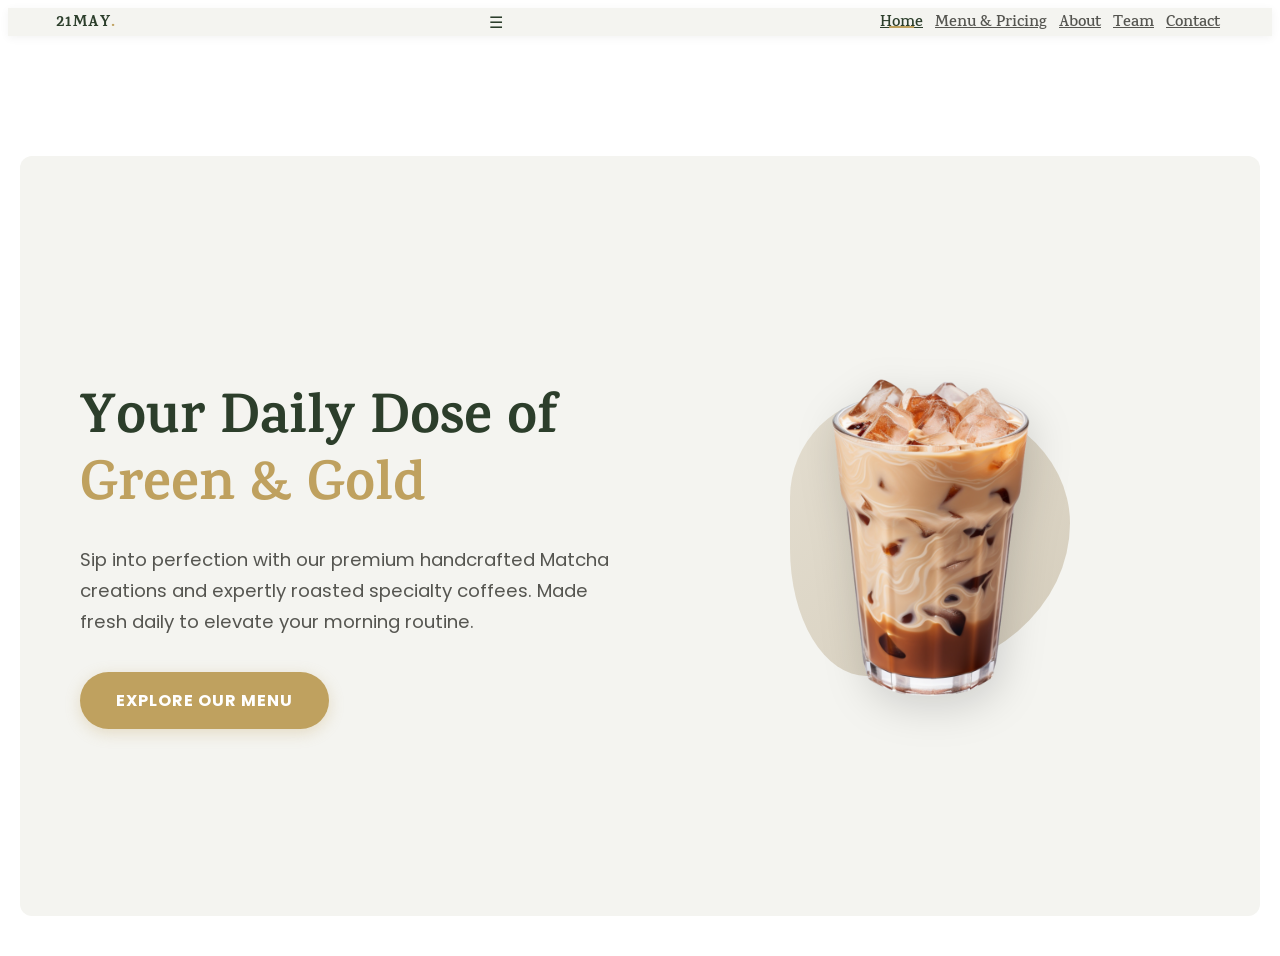
==== index.html @ 7cfe6a28 "first-commit" ====
<!doctype html>
<html>
  <head>
    <title>W3.CSS Template</title>
    <meta charset="UTF-8" />
    <meta name="viewport" content="width=device-width, initial-scale=1" />
    <link rel="stylesheet" href="https://www.w3schools.com/w3css/5/w3.css" />
    <link
      rel="stylesheet"
      href="https://fonts.googleapis.com/css?family=Karma"
    />
    <link rel="stylesheet" href="./css/style.css" />
  </head>
  <body>
    <!-- ================= SIDEBAR (Mobile Menu) ================= -->
    <nav
      class="w3-sidebar w3-bar-block w3-card w3-top w3-xlarge w3-animate-left w3-hide-medium w3-hide-large custom-sidebar"
      id="mySidebar"
    >
      <a
        href="javascript:void(0)"
        onclick="w3_close()"
        class="w3-bar-item w3-button sidebar-close-btn"
      >
        Close &times;
      </a>
      <a
        href="#home"
        onclick="w3_close()"
        class="w3-bar-item w3-button sidebar-link"
        >Home</a
      >
      <a
        href="#menu-pricing"
        onclick="w3_close()"
        class="w3-bar-item w3-button sidebar-link"
        >Menu & Pricing</a
      >
      <a
        href="#about"
        onclick="w3_close()"
        class="w3-bar-item w3-button sidebar-link"
        >About</a
      >
      <a
        href="#team"
        onclick="w3_close()"
        class="w3-bar-item w3-button sidebar-link"
        >Team</a
      >
      <a
        href="#contact"
        onclick="w3_close()"
        class="w3-bar-item w3-button sidebar-link"
        >Contact</a
      >
    </nav>

    <!-- ================= TOP NAVIGATION MENU ================= -->
    <div class="w3-top main-navbar">
      <div class="w3-xlarge navbar-container">
        <!-- Logo / Cafe Name -->
        <div class="w3-padding-16 logo-wrapper">
          <a href="#home" class="logo-text"
            >21MAY<span class="logo-dot">.</span></a
          >
        </div>

        <!-- Mobile Burger Menu Button -->
        <div
          class="w3-button w3-padding-16 w3-hide-medium w3-hide-large nav-mobile-toggle"
          onclick="w3_open()"
        >
          ☰
        </div>

        <!-- Desktop Navigation Links -->
        <div class="w3-hide-small nav-links-container">
          <a
            href="#home"
            class="w3-bar-item w3-button w3-medium custom-nav-link active-nav"
            >Home</a
          >
          <a
            href="#menu-pricing"
            class="w3-bar-item w3-button w3-medium custom-nav-link"
            >Menu & Pricing</a
          >
          <a
            href="#about"
            class="w3-bar-item w3-button w3-medium custom-nav-link"
            >About</a
          >
          <a
            href="#team"
            class="w3-bar-item w3-button w3-medium custom-nav-link"
            >Team</a
          >
          <a
            href="#contact"
            class="w3-bar-item w3-button w3-medium custom-nav-link"
            >Contact</a
          >
        </div>
      </div>
    </div>

    <!-- !PAGE CONTENT! -->
    <main class="content-container">
      <section class="hero">
        <div class="hero-left">
          <h1 class="hero-title">
            Your Daily Dose of<br /><span class="text-accent"
              >Green & Gold</span
            >
          </h1>
          <p class="hero-description">
            Sip into perfection with our premium handcrafted Matcha creations
            and expertly roasted specialty coffees. Made fresh daily to elevate
            your morning routine.
          </p>
          <a href="#menu-pricing" class="hero-button">Explore Our Menu</a>
        </div>
        <div class="hero-right">
          <div class="img-container">
            <div class="img-backdrop"></div>
            <img
              src="./images/coffee/Iced-Coffee.png"
              alt="Signature Iced Coffee"
            />
          </div>
        </div>
      </section>
    </main>
    <script>
      // Script to open and close sidebar
      function w3_open() {
        document.getElementById("mySidebar").style.display = "block";
      }

      function w3_close() {
        document.getElementById("mySidebar").style.display = "none";
      }
    </script>
  </body>
</html>
---- css/style.css ----
@import url("https://fonts.googleapis.com/css2?family=Koulen&family=Poppins:ital,wght@0,100;0,200;0,300;0,400;0,500;0,600;0,700;0,800;0,900;1,100;1,200;1,300;1,400;1,500;1,600;1,700;1,800;1,900&display=swap");

body,
h1,
h2,
h3,
h4,
h5,
h6 {
  font-family: "Poppins", sans-serif;
}
.w3-bar-block .w3-bar-item {
  padding: 20px;
}

.creamy {
  background-color: #f4f4f0;
}

/* ==========================================================================
   NAVIGATION & SIDEBAR BRAND STYLES (Match Hero Section)
   ========================================================================== */

/* --- Main Desktop Navbar Container --- */
.main-navbar {
  z-index: 3;
  box-shadow: 0 2px 10px rgba(0, 0, 0, 0.05);
  background-color: #f4f4f0 !important; /* Premium off-white base background */
}

.navbar-container {
  max-width: 1200px;
  margin: auto;
  display: flex;
  align-items: center;
  justify-content: space-between;
  width: 100%;
  z-index: 3;
  background-color: #f4f4f0;
}

/* --- Branding Logo Customization --- */
.logo-wrapper {
  padding-left: 16px;
}

.logo-text {
  text-decoration: none;
  font-weight: 700;
  color: #2c3e2b; /* Deep Matcha Forest Green */
  font-family: "Karma", serif;
  letter-spacing: 1px;
}

.logo-dot {
  color: #bfa15f; /* Elegant Coffee Gold */
}

/* --- Desktop Links Styling & Animations --- */
.nav-links-container {
  padding-right: 16px;
}

.custom-nav-link {
  display: inline-block;
  font-family: "Karma", serif;
  font-weight: 600;
  color: #555550 !important;
  background-color: transparent !important;
  transition: all 0.3s ease !important;
  position: relative;
  margin: 0 4px;
}

.custom-nav-link:hover {
  color: #2c3e2b !important;
  transform: translateY(-1px);
}

/* Sliding gold line accent underneath desktop navigation on hover */
.custom-nav-link::after {
  content: "";
  position: absolute;
  width: 0;
  height: 2px;
  bottom: 8px;
  left: 50%;
  background-color: #bfa15f;
  transition: all 0.3s ease;
  transform: translateX(-50%);
}

.custom-nav-link:hover::after {
  width: 60%;
}

/* Highlights the active page style */
.active-nav {
  color: #2c3e2b !important;
}

.active-nav::after {
  width: 60% !important;
}

/* --- Mobile Menu Toggle Button --- */
.nav-mobile-toggle {
  color: #2c3e2b;
}

.nav-mobile-toggle:hover {
  background-color: transparent !important;
  color: #bfa15f !important;
}

/* --- Mobile Sidebar Navigation Panel --- */
.custom-sidebar {
  display: none;
  z-index: 4;
  width: 60%;
  min-width: 250px;
  background-color: #f4f4f0 !important; /* Unified background consistency */
  padding: 20px 10px;
}

.sidebar-close-btn {
  font-family: "Karma", serif;
  color: #888880 !important;
  font-weight: bold;
  text-align: right;
  background-color: transparent !important;
  transition: color 0.3s ease;
}

.sidebar-close-btn:hover {
  color: #bfa15f !important; /* Gold on close hover */
}

.sidebar-link {
  font-family: "Karma", serif;
  font-weight: 600;
  color: #2c3e2b !important; /* Matcha Green on layout options */
  padding: 16px 24px !important;
  background-color: transparent !important;
  border-left: 4px solid transparent;
  transition: all 0.3s ease;
}

/* Draws a solid vertical gold ribbon selector line on mobile menu selection hover */
.sidebar-link:hover {
  background-color: rgba(
    191,
    161,
    95,
    0.08
  ) !important; /* Soft coffee mist tone */
  color: #bfa15f !important; /* Gold text highlight */
  border-left: 4px solid #bfa15f;
  padding-left: 30px !important; /* Smooth push effect to the right */
}

/* --- Base Container Optimization --- */
.content-container {
  max-width: 1200px;
  min-height: 80vh; /* Changed from 100vh to protect content spacing on small screens */
  margin: 120px auto 40px auto; /* Clean spacing beneath fixed navbar */
  background-color: #f4f4f0;
  border-radius: 12px; /* Smoother, modern curves */
  padding: 20px;
  display: flex;
  align-items: center;
}

/* --- Hero Grid Layout --- */
.hero {
  display: flex;
  width: 100%;
  align-items: center;
  justify-content: space-between;
  gap: 40px;
  padding: 40px;
}

/* --- Left Text Side --- */
.hero-left {
  flex: 1;
  max-width: 550px;
}

.hero-title {
  font-family: "Karma", serif;
  font-size: 3.5rem;
  font-weight: 700;
  line-height: 1.2;
  color: #2c3e2b; /* Deep Matcha Forest Green */
  margin-bottom: 20px;
}

/* Accent for "Green & Gold" */
.text-accent {
  color: #bfa15f; /* Elegant Coffee Gold */
}

.hero-description {
  font-size: 1.15rem;
  line-height: 1.7;
  color: #555550;
  margin-bottom: 35px;
}

/* --- Golden CTA Button --- */
.hero-button {
  display: inline-block;
  background-color: #bfa15f; /* Gold base */
  color: #ffffff;
  font-weight: bold;
  font-size: 1rem;
  text-transform: uppercase;
  letter-spacing: 1px;
  padding: 16px 36px;
  border: none;
  border-radius: 50px; /* Pillow capsule shape */
  cursor: pointer;
  text-decoration: none;
  box-shadow: 0 4px 15px rgba(191, 161, 95, 0.3);
  transition: all 0.3s ease;
}

.hero-button:hover {
  background-color: #2c3e2b; /* Shifts smoothly to matcha green */
  box-shadow: 0 6px 20px rgba(44, 62, 43, 0.4);
  transform: translateY(-3px);
}

/* --- Right Visual Side --- */
.hero-right {
  flex: 1;
  display: flex;
  justify-content: center;
  align-items: center;
}

.img-container {
  position: relative;
  width: 100%;
  max-width: 400px;
  display: flex;
  justify-content: center;
  align-items: center;
}

/* Abstract soft shapes behind your transparent product images */
.img-backdrop {
  position: absolute;
  width: 280px;
  height: 280px;
  background: linear-gradient(135deg, #e4ded0 0%, #d5cdbc 100%);
  border-radius: 40% 60% 70% 30% / 40% 50% 60% 50%; /* Organic liquid blob shape */
  z-index: 1;
  animation: morphBlob 8s ease-in-out infinite alternate;
}

.img-container img {
  position: relative;
  max-width: 100%;
  height: auto;
  max-height: 450px;
  object-fit: contain;
  z-index: 2;
  filter: drop-shadow(4px 12px 20px rgba(0, 0, 0, 0.15));
  transition: transform 0.5s ease;
}

/* Smooth float action when hovering over the drink image */
.img-container:hover img {
  transform: translateY(-10px) rotate(2deg);
}

/* --- Subtle Backdrop Animation --- */
@keyframes morphBlob {
  0% {
    border-radius: 40% 60% 70% 30% / 40% 50% 60% 50%;
  }
  100% {
    border-radius: 70% 30% 50% 50% / 30% 60% 40% 70%;
  }
}

/* --- Responsive Adaptations (Mobile & Tablet) --- */
@media (max-width: 900px) {
  .content-container {
    margin-top: 80px;
    padding: 10px;
  }
  .hero {
    flex-direction: column-reverse; /* Puts image safely on top for vertical mobile viewing */
    text-align: center;
    padding: 24px;
    gap: 30px;
  }
  .hero-title {
    font-size: 2.5rem;
  }
  .img-container {
    max-width: 280px;
  }
  .img-backdrop {
    width: 200px;
    height: 200px;
  }
}
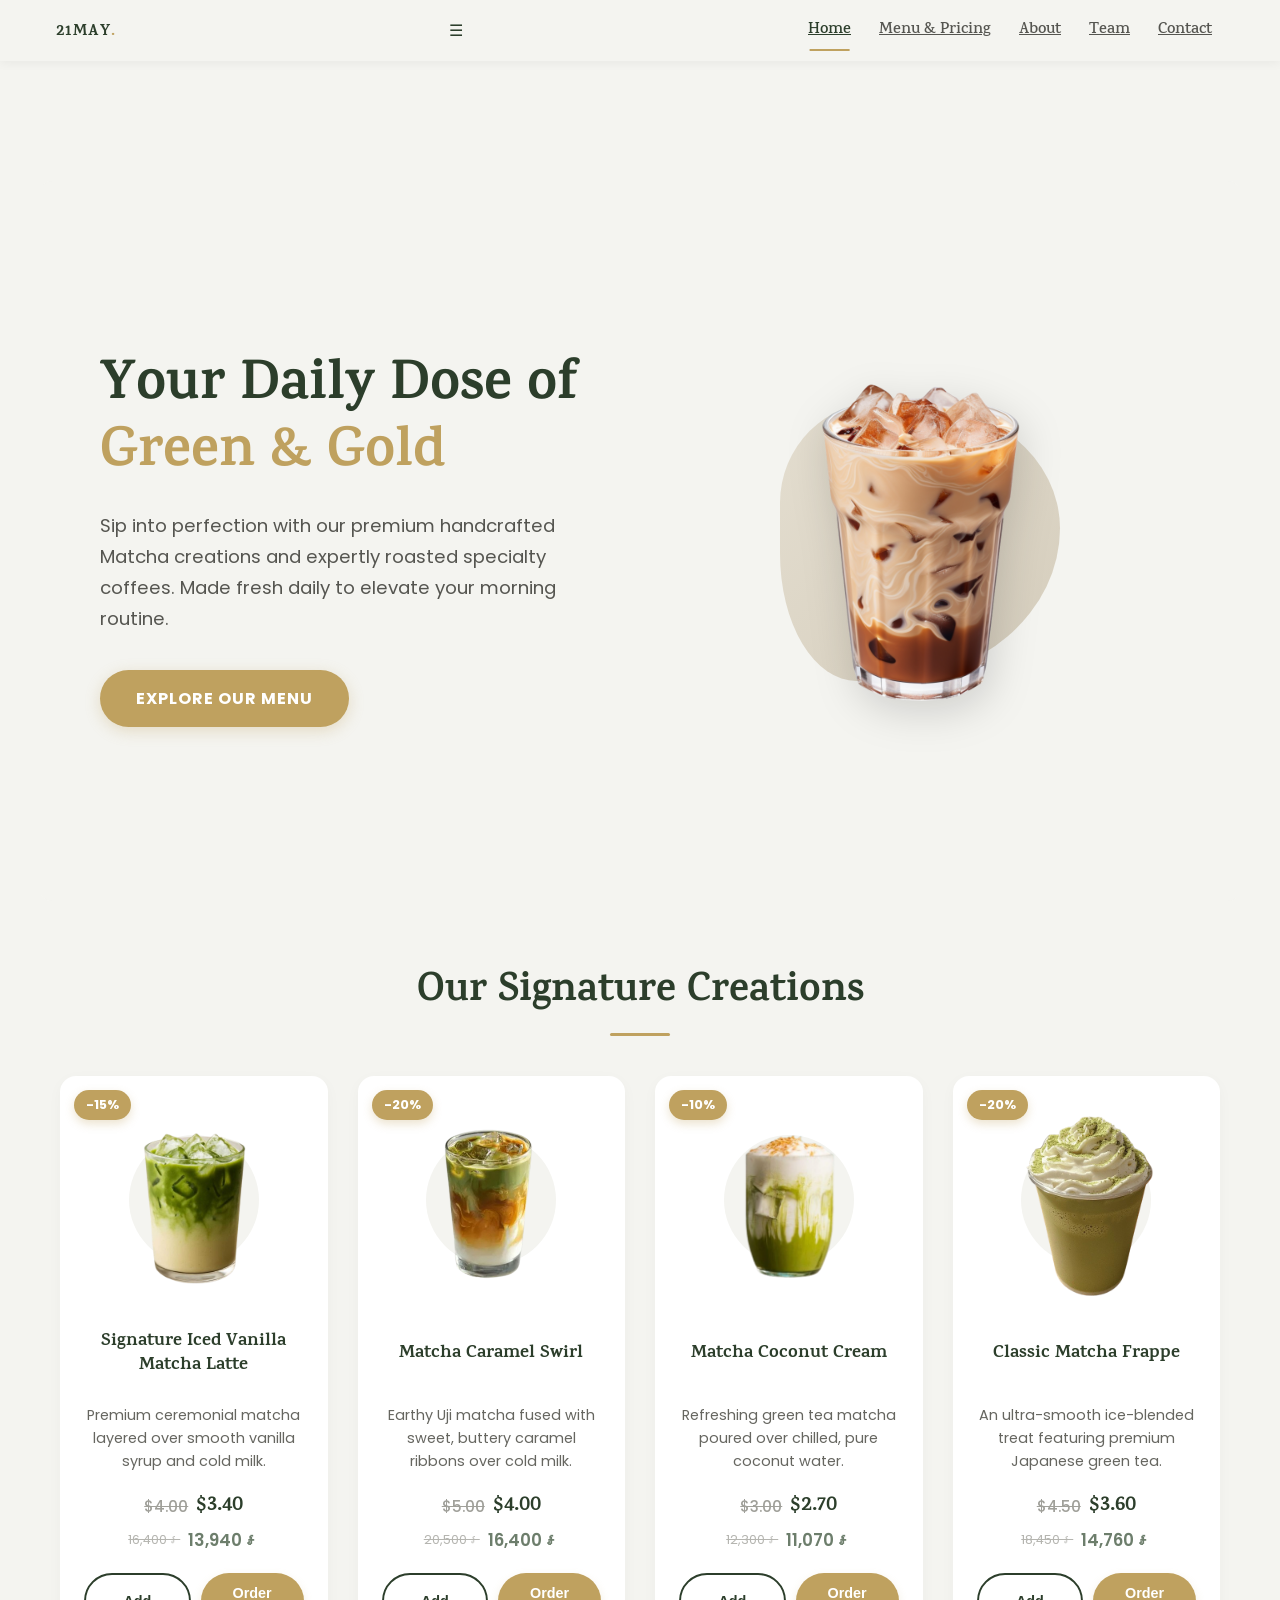
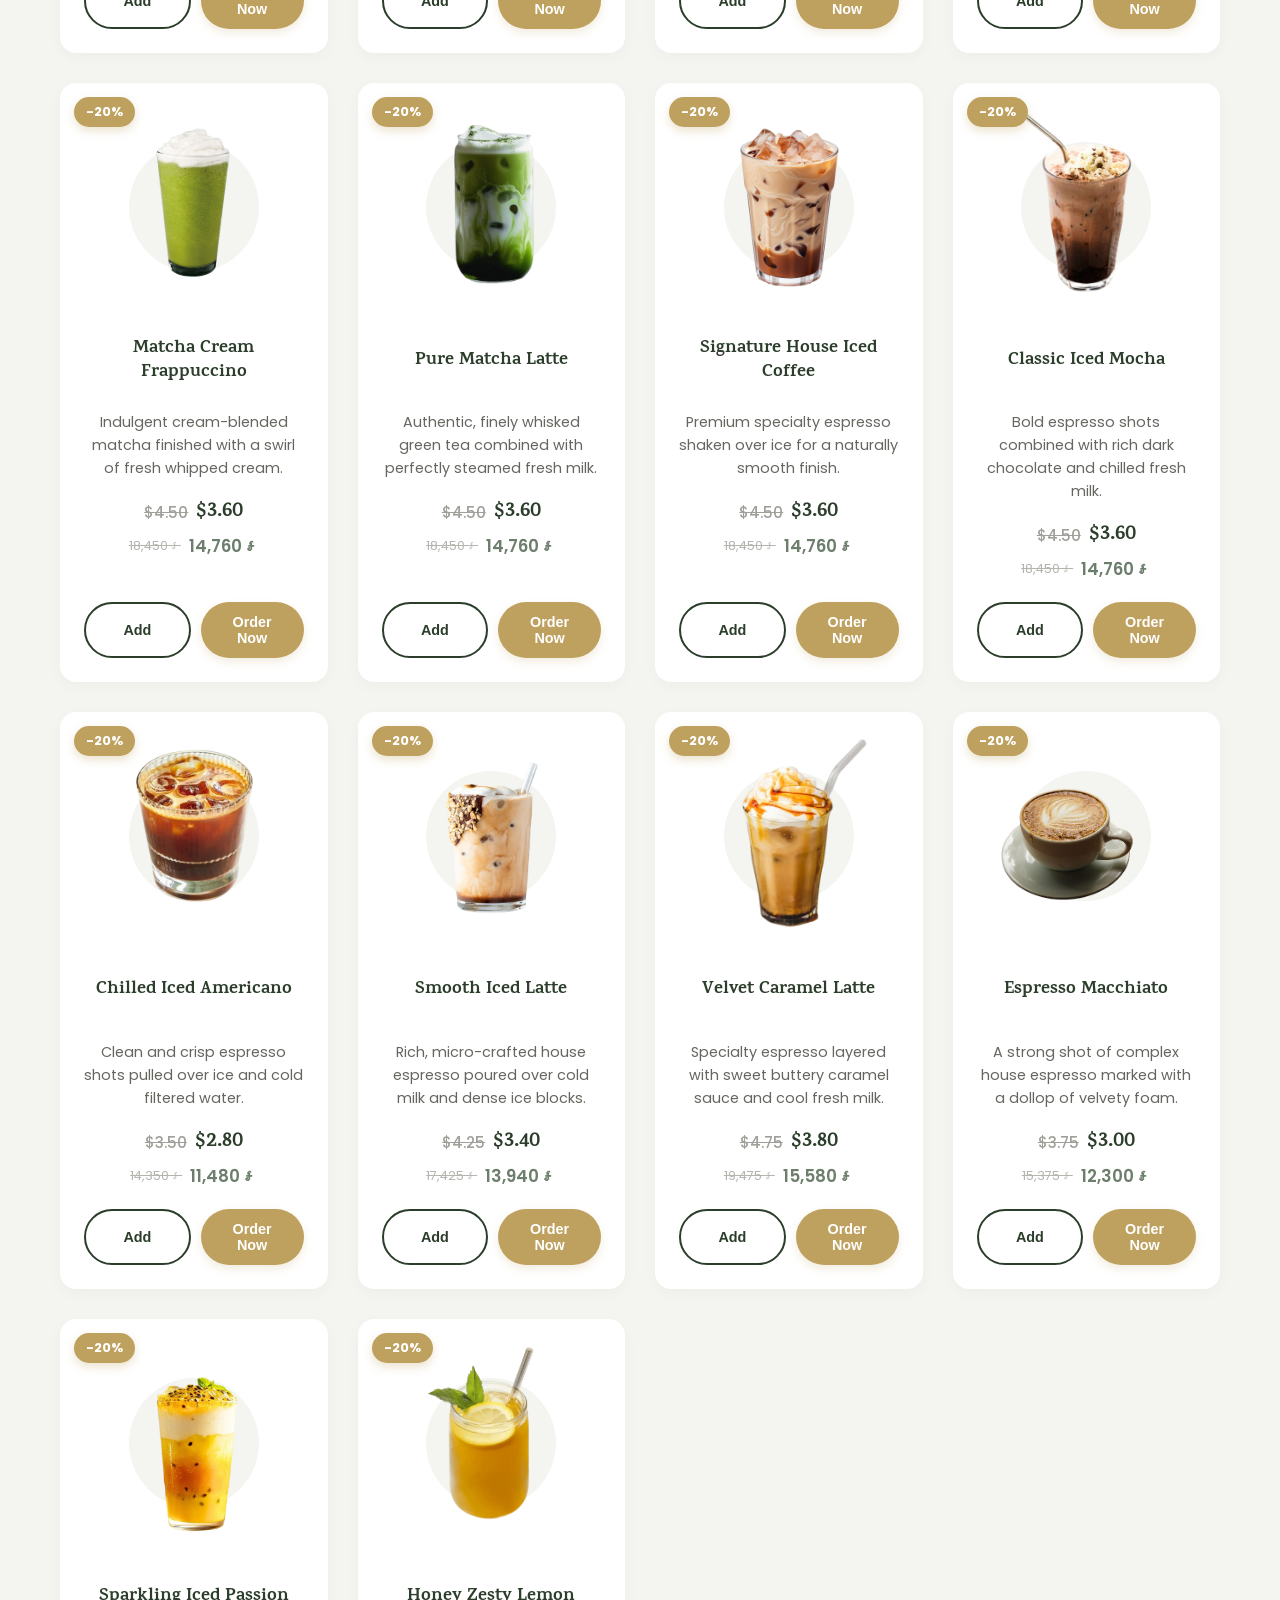
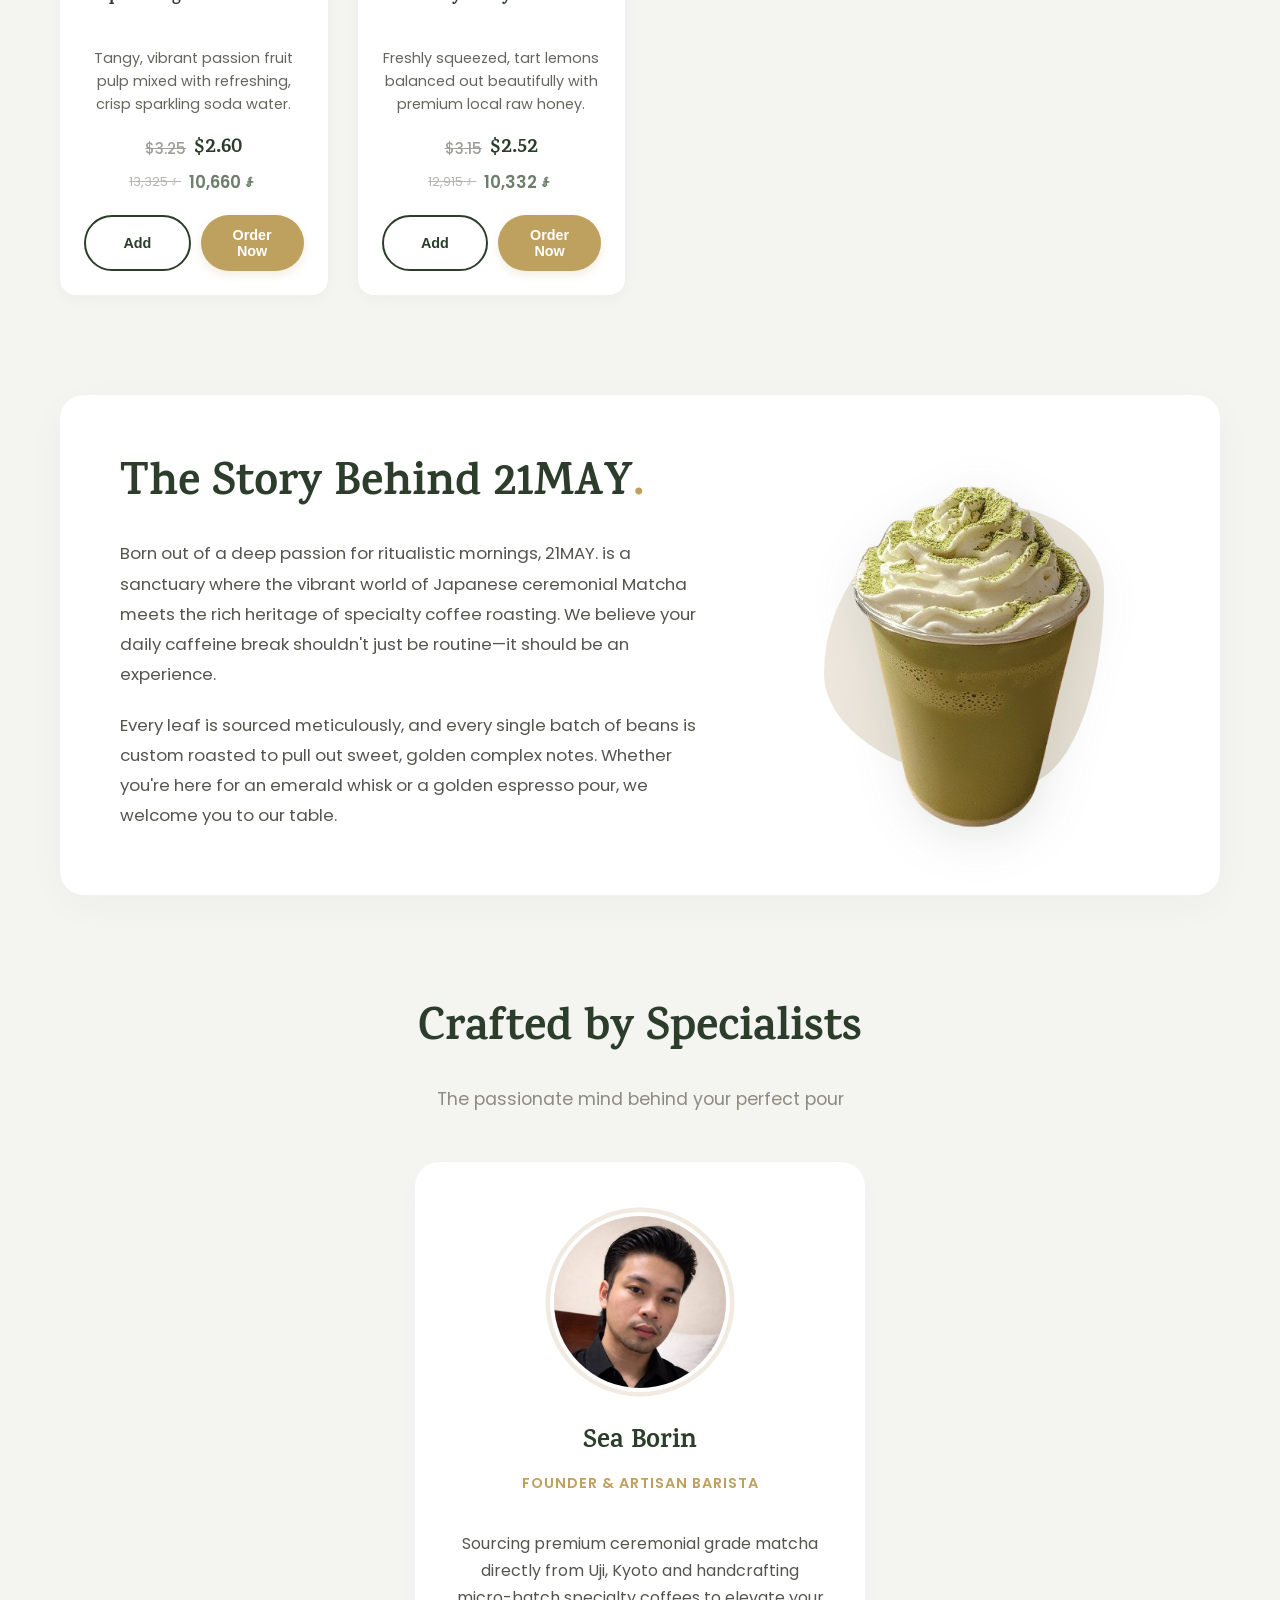
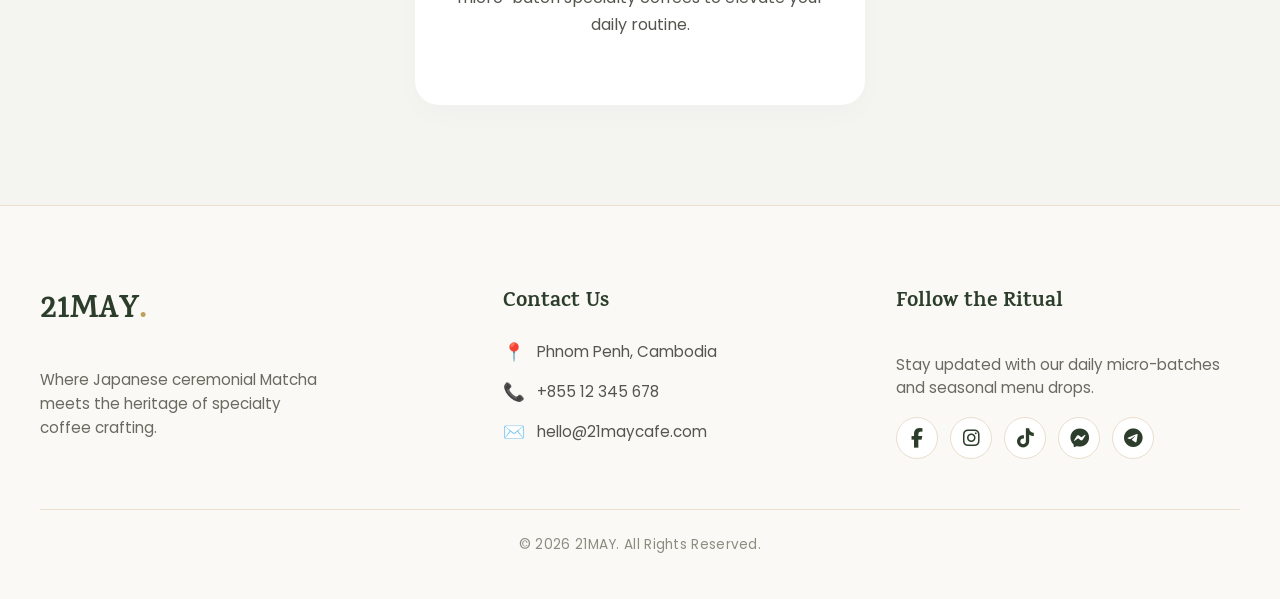
==== commit 38e40d4f: "second-commit" ====
--- a/index.html
+++ b/index.html
@@ -1,9 +1,13 @@
 <!doctype html>
-<html>
+<html lang="en">
   <head>
-    <title>W3.CSS Template</title>
+    <title>21MAY. | Matcha & Specialty Coffee</title>
     <meta charset="UTF-8" />
     <meta name="viewport" content="width=device-width, initial-scale=1" />
+    <link
+      rel="stylesheet"
+      href="https://cdnjs.cloudflare.com/ajax/libs/font-awesome/6.4.2/css/all.min.css"
+    />
     <link rel="stylesheet" href="https://www.w3schools.com/w3css/5/w3.css" />
     <link
       rel="stylesheet"
@@ -11,7 +15,7 @@
     />
     <link rel="stylesheet" href="./css/style.css" />
   </head>
-  <body>
+  <body class="creamy">
     <!-- ================= SIDEBAR (Mobile Menu) ================= -->
     <nav
       class="w3-sidebar w3-bar-block w3-card w3-top w3-xlarge w3-animate-left w3-hide-medium w3-hide-large custom-sidebar"
@@ -60,7 +64,7 @@
     <div class="w3-top main-navbar">
       <div class="w3-xlarge navbar-container">
         <!-- Logo / Cafe Name -->
-        <div class="w3-padding-16 logo-wrapper">
+        <div class="logo-wrapper">
           <a href="#home" class="logo-text"
             >21MAY<span class="logo-dot">.</span></a
           >
@@ -68,7 +72,7 @@
 
         <!-- Mobile Burger Menu Button -->
         <div
-          class="w3-button w3-padding-16 w3-hide-medium w3-hide-large nav-mobile-toggle"
+          class="w3-button w3-hide-medium w3-hide-large nav-mobile-toggle"
           onclick="w3_open()"
         >
           ☰
@@ -106,38 +110,662 @@
     </div>
 
     <!-- !PAGE CONTENT! -->
-    <main class="content-container">
-      <section class="hero">
-        <div class="hero-left">
-          <h1 class="hero-title">
-            Your Daily Dose of<br /><span class="text-accent"
-              >Green & Gold</span
-            >
-          </h1>
-          <p class="hero-description">
-            Sip into perfection with our premium handcrafted Matcha creations
-            and expertly roasted specialty coffees. Made fresh daily to elevate
-            your morning routine.
+    <main>
+      <!-- Hero Section Wrapper -->
+      <div id="home" class="hero-wrapper">
+        <section class="hero">
+          <div class="hero-left">
+            <h1 class="hero-title">
+              Your Daily Dose of<br /><span class="text-accent"
+                >Green & Gold</span
+              >
+            </h1>
+            <p class="hero-description">
+              Sip into perfection with our premium handcrafted Matcha creations
+              and expertly roasted specialty coffees. Made fresh daily to
+              elevate your morning routine.
+            </p>
+            <a href="#menu-pricing" class="hero-button">Explore Our Menu</a>
+          </div>
+          <div class="hero-right">
+            <div class="img-container">
+              <div class="img-backdrop"></div>
+              <img
+                src="./images/coffee/Iced-Coffee.png"
+                alt="Signature Iced Coffee"
+              />
+            </div>
+          </div>
+        </section>
+      </div>
+
+      <!-- Menu Products Section -->
+      <section id="menu-pricing" class="menu-section">
+        <div class="menu-container">
+          <h2 class="menu-title">Our Signature Creations</h2>
+
+          <div class="menu-grid">
+            <!-- Item 1: Signature Iced Vanilla Matcha Latte -->
+            <div class="menu-item">
+              <div class="menu-img-container">
+                <span class="menu-discount-badge">-15%</span>
+                <div class="menu-img-backdrop"></div>
+                <img
+                  src="./images/matcha/bgRemove/Iced-Vanilla-Matcha-Latte-removebg-preview.png"
+                  alt="Signature Iced Vanilla Matcha Latte"
+                  class="menu-item-img"
+                />
+              </div>
+              <div class="menu-title-group">
+                <h5 class="menu-item-title">
+                  Signature Iced Vanilla Matcha Latte
+                </h5>
+              </div>
+              <p class="menu-item-description">
+                Premium ceremonial matcha layered over smooth vanilla syrup and
+                cold milk.
+              </p>
+              <div class="menu-price-container">
+                <div class="price-row us-price">
+                  <span class="old-price">$4.00</span>
+                  <span class="current-price">$3.40</span>
+                </div>
+                <div class="price-row kh-price">
+                  <span class="old-price-kh">16,400៛</span>
+                  <span class="current-price-kh">13,940៛</span>
+                </div>
+              </div>
+              <div class="menu-item-buttons">
+                <button class="btn-add">Add</button>
+                <button class="btn-order">Order Now</button>
+              </div>
+            </div>
+
+            <!-- Item 2: Matcha Caramel Swirl -->
+            <div class="menu-item">
+              <div class="menu-img-container">
+                <span class="menu-discount-badge">-20%</span>
+                <div class="menu-img-backdrop"></div>
+                <img
+                  src="./images/matcha/bgRemove/Matcha-Caramel-2-removebg-preview.png"
+                  alt="Matcha Caramel"
+                  class="menu-item-img"
+                />
+              </div>
+              <div class="menu-title-group">
+                <h5 class="menu-item-title">Matcha Caramel Swirl</h5>
+              </div>
+              <p class="menu-item-description">
+                Earthy Uji matcha fused with sweet, buttery caramel ribbons over
+                cold milk.
+              </p>
+              <div class="menu-price-container">
+                <div class="price-row us-price">
+                  <span class="old-price">$5.00</span>
+                  <span class="current-price">$4.00</span>
+                </div>
+                <div class="price-row kh-price">
+                  <span class="old-price-kh">20,500៛</span>
+                  <span class="current-price-kh">16,400៛</span>
+                </div>
+              </div>
+              <div class="menu-item-buttons">
+                <button class="btn-add">Add</button>
+                <button class="btn-order">Order Now</button>
+              </div>
+            </div>
+
+            <!-- Item 3: Matcha Coconut Cream -->
+            <div class="menu-item">
+              <div class="menu-img-container">
+                <span class="menu-discount-badge">-10%</span>
+                <div class="menu-img-backdrop"></div>
+                <img
+                  src="./images/matcha/bgRemove/Matcha-Coconut-Cream-removebg-preview.png"
+                  alt="Matcha Coconut Cream"
+                  class="menu-item-img"
+                />
+              </div>
+              <div class="menu-title-group">
+                <h5 class="menu-item-title">Matcha Coconut Cream</h5>
+              </div>
+              <p class="menu-item-description">
+                Refreshing green tea matcha poured over chilled, pure coconut
+                water.
+              </p>
+              <div class="menu-price-container">
+                <div class="price-row us-price">
+                  <span class="old-price">$3.00</span>
+                  <span class="current-price">$2.70</span>
+                </div>
+                <div class="price-row kh-price">
+                  <span class="old-price-kh">12,300៛</span>
+                  <span class="current-price-kh">11,070៛</span>
+                </div>
+              </div>
+              <div class="menu-item-buttons">
+                <button class="btn-add">Add</button>
+                <button class="btn-order">Order Now</button>
+              </div>
+            </div>
+
+            <!-- Item 4: Classic Matcha Frappe -->
+            <div class="menu-item">
+              <div class="menu-img-container">
+                <span class="menu-discount-badge">-20%</span>
+                <div class="menu-img-backdrop"></div>
+                <img
+                  src="./images/matcha/bgRemove/Matcha-Frappe-removebg-preview.png"
+                  alt="Classic Matcha Frappe"
+                  class="menu-item-img"
+                />
+              </div>
+              <div class="menu-title-group">
+                <h5 class="menu-item-title">Classic Matcha Frappe</h5>
+              </div>
+              <p class="menu-item-description">
+                An ultra-smooth ice-blended treat featuring premium Japanese
+                green tea.
+              </p>
+              <div class="menu-price-container">
+                <div class="price-row us-price">
+                  <span class="old-price">$4.50</span>
+                  <span class="current-price">$3.60</span>
+                </div>
+                <div class="price-row kh-price">
+                  <span class="old-price-kh">18,450៛</span>
+                  <span class="current-price-kh">14,760៛</span>
+                </div>
+              </div>
+              <div class="menu-item-buttons">
+                <button class="btn-add">Add</button>
+                <button class="btn-order">Order Now</button>
+              </div>
+            </div>
+
+            <!-- Item 5: Matcha Cream Frappuccino -->
+            <div class="menu-item">
+              <div class="menu-img-container">
+                <span class="menu-discount-badge">-20%</span>
+                <div class="menu-img-backdrop"></div>
+                <img
+                  src="./images/matcha/bgRemove/Matcha-Cream-Frappuccino-removebg-preview.png"
+                  alt="Matcha Cream Frappuccino"
+                  class="menu-item-img"
+                />
+              </div>
+              <div class="menu-title-group">
+                <h5 class="menu-item-title">Matcha Cream Frappuccino</h5>
+              </div>
+              <p class="menu-item-description">
+                Indulgent cream-blended matcha finished with a swirl of fresh
+                whipped cream.
+              </p>
+              <div class="menu-price-container">
+                <div class="price-row us-price">
+                  <span class="old-price">$4.50</span>
+                  <span class="current-price">$3.60</span>
+                </div>
+                <div class="price-row kh-price">
+                  <span class="old-price-kh">18,450៛</span>
+                  <span class="current-price-kh">14,760៛</span>
+                </div>
+              </div>
+              <div class="menu-item-buttons">
+                <button class="btn-add">Add</button>
+                <button class="btn-order">Order Now</button>
+              </div>
+            </div>
+
+            <!-- Item 6: Pure Matcha Latte -->
+            <div class="menu-item">
+              <div class="menu-img-container">
+                <span class="menu-discount-badge">-20%</span>
+                <div class="menu-img-backdrop"></div>
+                <img
+                  src="./images/matcha/bgRemove/Matcha-Latte-2-removebg-preview.png"
+                  alt="Matcha Latte"
+                  class="menu-item-img"
+                />
+              </div>
+              <div class="menu-title-group">
+                <h5 class="menu-item-title">Pure Matcha Latte</h5>
+              </div>
+              <p class="menu-item-description">
+                Authentic, finely whisked green tea combined with perfectly
+                steamed fresh milk.
+              </p>
+              <div class="menu-price-container">
+                <div class="price-row us-price">
+                  <span class="old-price">$4.50</span>
+                  <span class="current-price">$3.60</span>
+                </div>
+                <div class="price-row kh-price">
+                  <span class="old-price-kh">18,450៛</span>
+                  <span class="current-price-kh">14,760៛</span>
+                </div>
+              </div>
+              <div class="menu-item-buttons">
+                <button class="btn-add">Add</button>
+                <button class="btn-order">Order Now</button>
+              </div>
+            </div>
+
+            <!-- Item 7: Signature House Iced Coffee -->
+            <div class="menu-item">
+              <div class="menu-img-container">
+                <span class="menu-discount-badge">-20%</span>
+                <div class="menu-img-backdrop"></div>
+                <img
+                  src="./images/coffee/Iced-Coffee.png"
+                  alt="Signature House Iced Coffee"
+                  class="menu-item-img"
+                />
+              </div>
+              <div class="menu-title-group">
+                <h5 class="menu-item-title">Signature House Iced Coffee</h5>
+              </div>
+              <p class="menu-item-description">
+                Premium specialty espresso shaken over ice for a naturally
+                smooth finish.
+              </p>
+              <div class="menu-price-container">
+                <div class="price-row us-price">
+                  <span class="old-price">$4.50</span>
+                  <span class="current-price">$3.60</span>
+                </div>
+                <div class="price-row kh-price">
+                  <span class="old-price-kh">18,450៛</span>
+                  <span class="current-price-kh">14,760៛</span>
+                </div>
+              </div>
+              <div class="menu-item-buttons">
+                <button class="btn-add">Add</button>
+                <button class="btn-order">Order Now</button>
+              </div>
+            </div>
+
+            <!-- Item 8: Classic Iced Mocha -->
+            <div class="menu-item">
+              <div class="menu-img-container">
+                <span class="menu-discount-badge">-20%</span>
+                <div class="menu-img-backdrop"></div>
+                <img
+                  src="./images/coffee/bgRemove/Iced-Mocha-removebg-preview.png"
+                  alt="Classic Iced Mocha"
+                  class="menu-item-img"
+                />
+              </div>
+              <div class="menu-title-group">
+                <h5 class="menu-item-title">Classic Iced Mocha</h5>
+              </div>
+              <p class="menu-item-description">
+                Bold espresso shots combined with rich dark chocolate and
+                chilled fresh milk.
+              </p>
+              <div class="menu-price-container">
+                <div class="price-row us-price">
+                  <span class="old-price">$4.50</span>
+                  <span class="current-price">$3.60</span>
+                </div>
+                <div class="price-row kh-price">
+                  <span class="old-price-kh">18,450៛</span>
+                  <span class="current-price-kh">14,760៛</span>
+                </div>
+              </div>
+              <div class="menu-item-buttons">
+                <button class="btn-add">Add</button>
+                <button class="btn-order">Order Now</button>
+              </div>
+            </div>
+
+            <!-- Item 9: Chilled Iced Americano -->
+            <div class="menu-item">
+              <div class="menu-img-container">
+                <span class="menu-discount-badge">-20%</span>
+                <div class="menu-img-backdrop"></div>
+                <img
+                  src="./images/coffee/bgRemove/Iced-Americano-removebg-preview.png"
+                  alt="Chilled Iced Americano"
+                  class="menu-item-img"
+                />
+              </div>
+              <div class="menu-title-group">
+                <h5 class="menu-item-title">Chilled Iced Americano</h5>
+              </div>
+              <p class="menu-item-description">
+                Clean and crisp espresso shots pulled over ice and cold filtered
+                water.
+              </p>
+              <div class="menu-price-container">
+                <div class="price-row us-price">
+                  <span class="old-price">$3.50</span>
+                  <span class="current-price">$2.80</span>
+                </div>
+                <div class="price-row kh-price">
+                  <span class="old-price-kh">14,350៛</span>
+                  <span class="current-price-kh">11,480៛</span>
+                </div>
+              </div>
+              <div class="menu-item-buttons">
+                <button class="btn-add">Add</button>
+                <button class="btn-order">Order Now</button>
+              </div>
+            </div>
+
+            <!-- Item 10: Smooth Iced Latte -->
+            <div class="menu-item">
+              <div class="menu-img-container">
+                <span class="menu-discount-badge">-20%</span>
+                <div class="menu-img-backdrop"></div>
+                <img
+                  src="./images/coffee/bgRemove/Iced-Latte-removebg-preview.png"
+                  alt="Smooth Iced Latte"
+                  class="menu-item-img"
+                />
+              </div>
+              <div class="menu-title-group">
+                <h5 class="menu-item-title">Smooth Iced Latte</h5>
+              </div>
+              <p class="menu-item-description">
+                Rich, micro-crafted house espresso poured over cold milk and
+                dense ice blocks.
+              </p>
+              <div class="menu-price-container">
+                <div class="price-row us-price">
+                  <span class="old-price">$4.25</span>
+                  <span class="current-price">$3.40</span>
+                </div>
+                <div class="price-row kh-price">
+                  <span class="old-price-kh">17,425៛</span>
+                  <span class="current-price-kh">13,940៛</span>
+                </div>
+              </div>
+              <div class="menu-item-buttons">
+                <button class="btn-add">Add</button>
+                <button class="btn-order">Order Now</button>
+              </div>
+            </div>
+
+            <!-- Item 11: Velvet Sweet Caramel Latte -->
+            <div class="menu-item">
+              <div class="menu-img-container">
+                <span class="menu-discount-badge">-20%</span>
+                <div class="menu-img-backdrop"></div>
+                <img
+                  src="./images/coffee/bgRemove/Iced-Caramel-Latte-removebg-preview.png"
+                  alt="Velvet Sweet Caramel Latte"
+                  class="menu-item-img"
+                />
+              </div>
+              <div class="menu-title-group">
+                <h5 class="menu-item-title">Velvet Caramel Latte</h5>
+              </div>
+              <p class="menu-item-description">
+                Specialty espresso layered with sweet buttery caramel sauce and
+                cool fresh milk.
+              </p>
+              <div class="menu-price-container">
+                <div class="price-row us-price">
+                  <span class="old-price">$4.75</span>
+                  <span class="current-price">$3.80</span>
+                </div>
+                <div class="price-row kh-price">
+                  <span class="old-price-kh">19,475៛</span>
+                  <span class="current-price-kh">15,580៛</span>
+                </div>
+              </div>
+              <div class="menu-item-buttons">
+                <button class="btn-add">Add</button>
+                <button class="btn-order">Order Now</button>
+              </div>
+            </div>
+
+            <!-- Item 12: Espresso Macchiato Latte -->
+            <div class="menu-item">
+              <div class="menu-img-container">
+                <span class="menu-discount-badge">-20%</span>
+                <div class="menu-img-backdrop"></div>
+                <img
+                  src="./images/coffee/bgRemove/Espresso-Macchiato-Latte-removebg-preview.png"
+                  alt="Espresso Macchiato Latte"
+                  class="menu-item-img"
+                />
+              </div>
+              <div class="menu-title-group">
+                <h5 class="menu-item-title">Espresso Macchiato</h5>
+              </div>
+              <p class="menu-item-description">
+                A strong shot of complex house espresso marked with a dollop of
+                velvety foam.
+              </p>
+              <div class="menu-price-container">
+                <div class="price-row us-price">
+                  <span class="old-price">$3.75</span>
+                  <span class="current-price">$3.00</span>
+                </div>
+                <div class="price-row kh-price">
+                  <span class="old-price-kh">15,375៛</span>
+                  <span class="current-price-kh">12,300៛</span>
+                </div>
+              </div>
+              <div class="menu-item-buttons">
+                <button class="btn-add">Add</button>
+                <button class="btn-order">Order Now</button>
+              </div>
+            </div>
+
+            <!-- Item 13: Sparkling Iced Passion Fruit -->
+            <div class="menu-item">
+              <div class="menu-img-container">
+                <span class="menu-discount-badge">-20%</span>
+                <div class="menu-img-backdrop"></div>
+                <img
+                  src="./images/lemon/bgRemove/Iced-Passion-removebg-preview.png"
+                  alt="Sparkling Iced Passion Fruit"
+                  class="menu-item-img"
+                />
+              </div>
+              <div class="menu-title-group">
+                <h5 class="menu-item-title">Sparkling Iced Passion</h5>
+              </div>
+              <p class="menu-item-description">
+                Tangy, vibrant passion fruit pulp mixed with refreshing, crisp
+                sparkling soda water.
+              </p>
+              <div class="menu-price-container">
+                <div class="price-row us-price">
+                  <span class="old-price">$3.25</span>
+                  <span class="current-price">$2.60</span>
+                </div>
+                <div class="price-row kh-price">
+                  <span class="old-price-kh">13,325៛</span>
+                  <span class="current-price-kh">10,660៛</span>
+                </div>
+              </div>
+              <div class="menu-item-buttons">
+                <button class="btn-add">Add</button>
+                <button class="btn-order">Order Now</button>
+              </div>
+            </div>
+
+            <!-- Item 14: Honey Zesty Lemon Juice -->
+            <div class="menu-item">
+              <div class="menu-img-container">
+                <span class="menu-discount-badge">-20%</span>
+                <div class="menu-img-backdrop"></div>
+                <img
+                  src="./images/lemon/bgRemove/Lemon-Juice-removebg-preview.png"
+                  alt="Honey Zesty Lemon Juice"
+                  class="menu-item-img"
+                />
+              </div>
+              <div class="menu-title-group">
+                <h5 class="menu-item-title">Honey Zesty Lemon</h5>
+              </div>
+              <p class="menu-item-description">
+                Freshly squeezed, tart lemons balanced out beautifully with
+                premium local raw honey.
+              </p>
+              <div class="menu-price-container">
+                <div class="price-row us-price">
+                  <span class="old-price">$3.15</span>
+                  <span class="current-price">$2.52</span>
+                </div>
+                <div class="price-row kh-price">
+                  <span class="old-price-kh">12,915៛</span>
+                  <span class="current-price-kh">10,332៛</span>
+                </div>
+              </div>
+              <div class="menu-item-buttons">
+                <button class="btn-add">Add</button>
+                <button class="btn-order">Order Now</button>
+              </div>
+            </div>
+          </div>
+        </div>
+      </section>
+
+      <!-- ================= ABOUT SECTION ================= -->
+      <section id="about" class="about-section">
+        <div class="about-container">
+          <div class="about-content">
+            <h2 class="about-title">
+              The Story Behind 21MAY<span class="text-accent">.</span>
+            </h2>
+            <p class="about-description">
+              Born out of a deep passion for ritualistic mornings, 21MAY. is a
+              sanctuary where the vibrant world of Japanese ceremonial Matcha
+              meets the rich heritage of specialty coffee roasting. We believe
+              your daily caffeine break shouldn't just be routine—it should be
+              an experience.
+            </p>
+            <p class="about-description">
+              Every leaf is sourced meticulously, and every single batch of
+              beans is custom roasted to pull out sweet, golden complex notes.
+              Whether you're here for an emerald whisk or a golden espresso
+              pour, we welcome you to our table.
+            </p>
+          </div>
+
+          <div class="about-image-wrapper">
+            <div class="about-img-container">
+              <div class="about-img-backdrop"></div>
+              <img
+                src="./images/matcha/bgRemove/Matcha-Frappe-removebg-preview.png"
+                alt="Signature Craft Strawberry Matcha Drink"
+                class="about-item-img"
+              />
+            </div>
+          </div>
+        </div>
+      </section>
+
+      <!-- ================= TEAM SECTION ================= -->
+      <section id="team" class="team-section">
+        <div class="team-container">
+          <h2 class="team-main-title">Crafted by Specialists</h2>
+          <p class="team-subtitle">
+            The passionate mind behind your perfect pour
           </p>
-          <a href="#menu-pricing" class="hero-button">Explore Our Menu</a>
-        </div>
-        <div class="hero-right">
-          <div class="img-container">
-            <div class="img-backdrop"></div>
-            <img
-              src="./images/coffee/Iced-Coffee.png"
-              alt="Signature Iced Coffee"
-            />
+
+          <div class="team-single-layout">
+            <div class="team-card">
+              <div class="team-img-frame">
+                <div class="team-frame-decor"></div>
+                <img
+                  src="./images/team/myPhoto-3.jpg"
+                  alt="Sea Borin"
+                  class="team-member-img"
+                />
+              </div>
+              <h4 class="team-member-name">Sea Borin</h4>
+              <span class="team-member-role">Founder & Artisan Barista</span>
+              <p class="team-member-bio">
+                Sourcing premium ceremonial grade matcha directly from Uji,
+                Kyoto and handcrafting micro-batch specialty coffees to elevate
+                your daily routine.
+              </p>
+            </div>
           </div>
         </div>
       </section>
     </main>
+
+    <!-- ================= FOOTER & CONTACT SECTION ================= -->
+    <footer id="contact" class="site-footer">
+      <div class="footer-container">
+        <!-- Column 1: Brand Info -->
+        <div class="footer-column brand-info">
+          <a href="#home" class="footer-logo"
+            >21MAY<span class="logo-dot">.</span></a
+          >
+          <p class="footer-tagline">
+            Where Japanese ceremonial Matcha meets the heritage of specialty
+            coffee crafting.
+          </p>
+        </div>
+
+        <!-- Column 2: Contact Details -->
+        <div class="footer-column contact-details">
+          <h4 class="footer-heading">Contact Us</h4>
+          <ul class="footer-links-list">
+            <li>
+              <span class="contact-icon">📍</span>
+              <span class="contact-text">Phnom Penh, Cambodia</span>
+            </li>
+            <li>
+              <span class="contact-icon">📞</span>
+              <a href="tel:+85512345678" class="contact-link"
+                >+855 12 345 678</a
+              >
+            </li>
+            <li>
+              <span class="contact-icon">✉️</span>
+              <a href="mailto:hello@21maycafe.com" class="contact-link"
+                >hello@21maycafe.com</a
+              >
+            </li>
+          </ul>
+        </div>
+
+        <!-- Column 3: Social Connections -->
+        <div class="footer-column social-connect">
+          <h4 class="footer-heading">Follow the Ritual</h4>
+          <p class="social-description">
+            Stay updated with our daily micro-batches and seasonal menu drops.
+          </p>
+          <div class="social-icons-grid">
+            <a href="#" class="social-btn" aria-label="Facebook">
+              <i class="fa-brands fa-facebook-f social-icon-img"></i>
+            </a>
+            <a href="#" class="social-btn" aria-label="Instagram">
+              <i class="fa-brands fa-instagram social-icon-img"></i>
+            </a>
+            <a href="#" class="social-btn" aria-label="TikTok">
+              <i class="fa-brands fa-tiktok social-icon-img"></i>
+            </a>
+            <a href="#" class="social-btn" aria-label="Messenger">
+              <i class="fa-brands fa-facebook-messenger social-icon-img"></i>
+            </a>
+            <a href="#" class="social-btn" aria-label="Telegram">
+              <i class="fa-brands fa-telegram social-icon-img"></i>
+            </a>
+          </div>
+        </div>
+      </div>
+
+      <hr class="footer-divider" />
+
+      <div class="footer-bottom">
+        <p class="copyright-text">&copy; 2026 21MAY. All Rights Reserved.</p>
+      </div>
+    </footer>
+
     <script>
-      // Script to open and close sidebar
       function w3_open() {
         document.getElementById("mySidebar").style.display = "block";
       }
-
       function w3_close() {
         document.getElementById("mySidebar").style.display = "none";
       }
--- a/css/style.css
+++ b/css/style.css
@@ -1,4 +1,17 @@
-@import url("https://fonts.googleapis.com/css2?family=Koulen&family=Poppins:ital,wght@0,100;0,200;0,300;0,400;0,500;0,600;0,700;0,800;0,900;1,100;1,200;1,300;1,400;1,500;1,600;1,700;1,800;1,900&display=swap");
+@import url("https://fonts.googleapis.com/css2?family=Koulen&family=Poppins:ital,wght=0,100;0,200;0,300;0,400;0,500;0,600;0,700;0,800;0,900;1,100;1,200;1,300;1,400;1,500;1,600;1,700;1,800;1,900&display=swap");
+@import url("./section/navbar.css");
+@import url("./section/sidebar.css");
+@import url("./section/hero.css");
+@import url("./section/menuPricing.css");
+@import url("./section/about.css");
+@import url("./section/team.css");
+@import url("./section/footer.css");
+
+/* Global Smooth Reset */
+* {
+  box-sizing: border-box;
+  scroll-behavior: smooth;
+}
 
 body,
 h1,
@@ -8,304 +21,15 @@
 h5,
 h6 {
   font-family: "Poppins", sans-serif;
-}
-.w3-bar-block .w3-bar-item {
-  padding: 20px;
+  margin: 0;
+  padding: 0;
 }
 
 .creamy {
   background-color: #f4f4f0;
 }
 
-/* ==========================================================================
-   NAVIGATION & SIDEBAR BRAND STYLES (Match Hero Section)
-   ========================================================================== */
-
-/* --- Main Desktop Navbar Container --- */
-.main-navbar {
-  z-index: 3;
-  box-shadow: 0 2px 10px rgba(0, 0, 0, 0.05);
-  background-color: #f4f4f0 !important; /* Premium off-white base background */
+/* Set standard top buffer context for fixed-navbar targets */
+section {
+  scroll-margin-top: 70px;
 }
-
-.navbar-container {
-  max-width: 1200px;
-  margin: auto;
-  display: flex;
-  align-items: center;
-  justify-content: space-between;
-  width: 100%;
-  z-index: 3;
-  background-color: #f4f4f0;
-}
-
-/* --- Branding Logo Customization --- */
-.logo-wrapper {
-  padding-left: 16px;
-}
-
-.logo-text {
-  text-decoration: none;
-  font-weight: 700;
-  color: #2c3e2b; /* Deep Matcha Forest Green */
-  font-family: "Karma", serif;
-  letter-spacing: 1px;
-}
-
-.logo-dot {
-  color: #bfa15f; /* Elegant Coffee Gold */
-}
-
-/* --- Desktop Links Styling & Animations --- */
-.nav-links-container {
-  padding-right: 16px;
-}
-
-.custom-nav-link {
-  display: inline-block;
-  font-family: "Karma", serif;
-  font-weight: 600;
-  color: #555550 !important;
-  background-color: transparent !important;
-  transition: all 0.3s ease !important;
-  position: relative;
-  margin: 0 4px;
-}
-
-.custom-nav-link:hover {
-  color: #2c3e2b !important;
-  transform: translateY(-1px);
-}
-
-/* Sliding gold line accent underneath desktop navigation on hover */
-.custom-nav-link::after {
-  content: "";
-  position: absolute;
-  width: 0;
-  height: 2px;
-  bottom: 8px;
-  left: 50%;
-  background-color: #bfa15f;
-  transition: all 0.3s ease;
-  transform: translateX(-50%);
-}
-
-.custom-nav-link:hover::after {
-  width: 60%;
-}
-
-/* Highlights the active page style */
-.active-nav {
-  color: #2c3e2b !important;
-}
-
-.active-nav::after {
-  width: 60% !important;
-}
-
-/* --- Mobile Menu Toggle Button --- */
-.nav-mobile-toggle {
-  color: #2c3e2b;
-}
-
-.nav-mobile-toggle:hover {
-  background-color: transparent !important;
-  color: #bfa15f !important;
-}
-
-/* --- Mobile Sidebar Navigation Panel --- */
-.custom-sidebar {
-  display: none;
-  z-index: 4;
-  width: 60%;
-  min-width: 250px;
-  background-color: #f4f4f0 !important; /* Unified background consistency */
-  padding: 20px 10px;
-}
-
-.sidebar-close-btn {
-  font-family: "Karma", serif;
-  color: #888880 !important;
-  font-weight: bold;
-  text-align: right;
-  background-color: transparent !important;
-  transition: color 0.3s ease;
-}
-
-.sidebar-close-btn:hover {
-  color: #bfa15f !important; /* Gold on close hover */
-}
-
-.sidebar-link {
-  font-family: "Karma", serif;
-  font-weight: 600;
-  color: #2c3e2b !important; /* Matcha Green on layout options */
-  padding: 16px 24px !important;
-  background-color: transparent !important;
-  border-left: 4px solid transparent;
-  transition: all 0.3s ease;
-}
-
-/* Draws a solid vertical gold ribbon selector line on mobile menu selection hover */
-.sidebar-link:hover {
-  background-color: rgba(
-    191,
-    161,
-    95,
-    0.08
-  ) !important; /* Soft coffee mist tone */
-  color: #bfa15f !important; /* Gold text highlight */
-  border-left: 4px solid #bfa15f;
-  padding-left: 30px !important; /* Smooth push effect to the right */
-}
-
-/* --- Base Container Optimization --- */
-.content-container {
-  max-width: 1200px;
-  min-height: 80vh; /* Changed from 100vh to protect content spacing on small screens */
-  margin: 120px auto 40px auto; /* Clean spacing beneath fixed navbar */
-  background-color: #f4f4f0;
-  border-radius: 12px; /* Smoother, modern curves */
-  padding: 20px;
-  display: flex;
-  align-items: center;
-}
-
-/* --- Hero Grid Layout --- */
-.hero {
-  display: flex;
-  width: 100%;
-  align-items: center;
-  justify-content: space-between;
-  gap: 40px;
-  padding: 40px;
-}
-
-/* --- Left Text Side --- */
-.hero-left {
-  flex: 1;
-  max-width: 550px;
-}
-
-.hero-title {
-  font-family: "Karma", serif;
-  font-size: 3.5rem;
-  font-weight: 700;
-  line-height: 1.2;
-  color: #2c3e2b; /* Deep Matcha Forest Green */
-  margin-bottom: 20px;
-}
-
-/* Accent for "Green & Gold" */
-.text-accent {
-  color: #bfa15f; /* Elegant Coffee Gold */
-}
-
-.hero-description {
-  font-size: 1.15rem;
-  line-height: 1.7;
-  color: #555550;
-  margin-bottom: 35px;
-}
-
-/* --- Golden CTA Button --- */
-.hero-button {
-  display: inline-block;
-  background-color: #bfa15f; /* Gold base */
-  color: #ffffff;
-  font-weight: bold;
-  font-size: 1rem;
-  text-transform: uppercase;
-  letter-spacing: 1px;
-  padding: 16px 36px;
-  border: none;
-  border-radius: 50px; /* Pillow capsule shape */
-  cursor: pointer;
-  text-decoration: none;
-  box-shadow: 0 4px 15px rgba(191, 161, 95, 0.3);
-  transition: all 0.3s ease;
-}
-
-.hero-button:hover {
-  background-color: #2c3e2b; /* Shifts smoothly to matcha green */
-  box-shadow: 0 6px 20px rgba(44, 62, 43, 0.4);
-  transform: translateY(-3px);
-}
-
-/* --- Right Visual Side --- */
-.hero-right {
-  flex: 1;
-  display: flex;
-  justify-content: center;
-  align-items: center;
-}
-
-.img-container {
-  position: relative;
-  width: 100%;
-  max-width: 400px;
-  display: flex;
-  justify-content: center;
-  align-items: center;
-}
-
-/* Abstract soft shapes behind your transparent product images */
-.img-backdrop {
-  position: absolute;
-  width: 280px;
-  height: 280px;
-  background: linear-gradient(135deg, #e4ded0 0%, #d5cdbc 100%);
-  border-radius: 40% 60% 70% 30% / 40% 50% 60% 50%; /* Organic liquid blob shape */
-  z-index: 1;
-  animation: morphBlob 8s ease-in-out infinite alternate;
-}
-
-.img-container img {
-  position: relative;
-  max-width: 100%;
-  height: auto;
-  max-height: 450px;
-  object-fit: contain;
-  z-index: 2;
-  filter: drop-shadow(4px 12px 20px rgba(0, 0, 0, 0.15));
-  transition: transform 0.5s ease;
-}
-
-/* Smooth float action when hovering over the drink image */
-.img-container:hover img {
-  transform: translateY(-10px) rotate(2deg);
-}
-
-/* --- Subtle Backdrop Animation --- */
-@keyframes morphBlob {
-  0% {
-    border-radius: 40% 60% 70% 30% / 40% 50% 60% 50%;
-  }
-  100% {
-    border-radius: 70% 30% 50% 50% / 30% 60% 40% 70%;
-  }
-}
-
-/* --- Responsive Adaptations (Mobile & Tablet) --- */
-@media (max-width: 900px) {
-  .content-container {
-    margin-top: 80px;
-    padding: 10px;
-  }
-  .hero {
-    flex-direction: column-reverse; /* Puts image safely on top for vertical mobile viewing */
-    text-align: center;
-    padding: 24px;
-    gap: 30px;
-  }
-  .hero-title {
-    font-size: 2.5rem;
-  }
-  .img-container {
-    max-width: 280px;
-  }
-  .img-backdrop {
-    width: 200px;
-    height: 200px;
-  }
-}
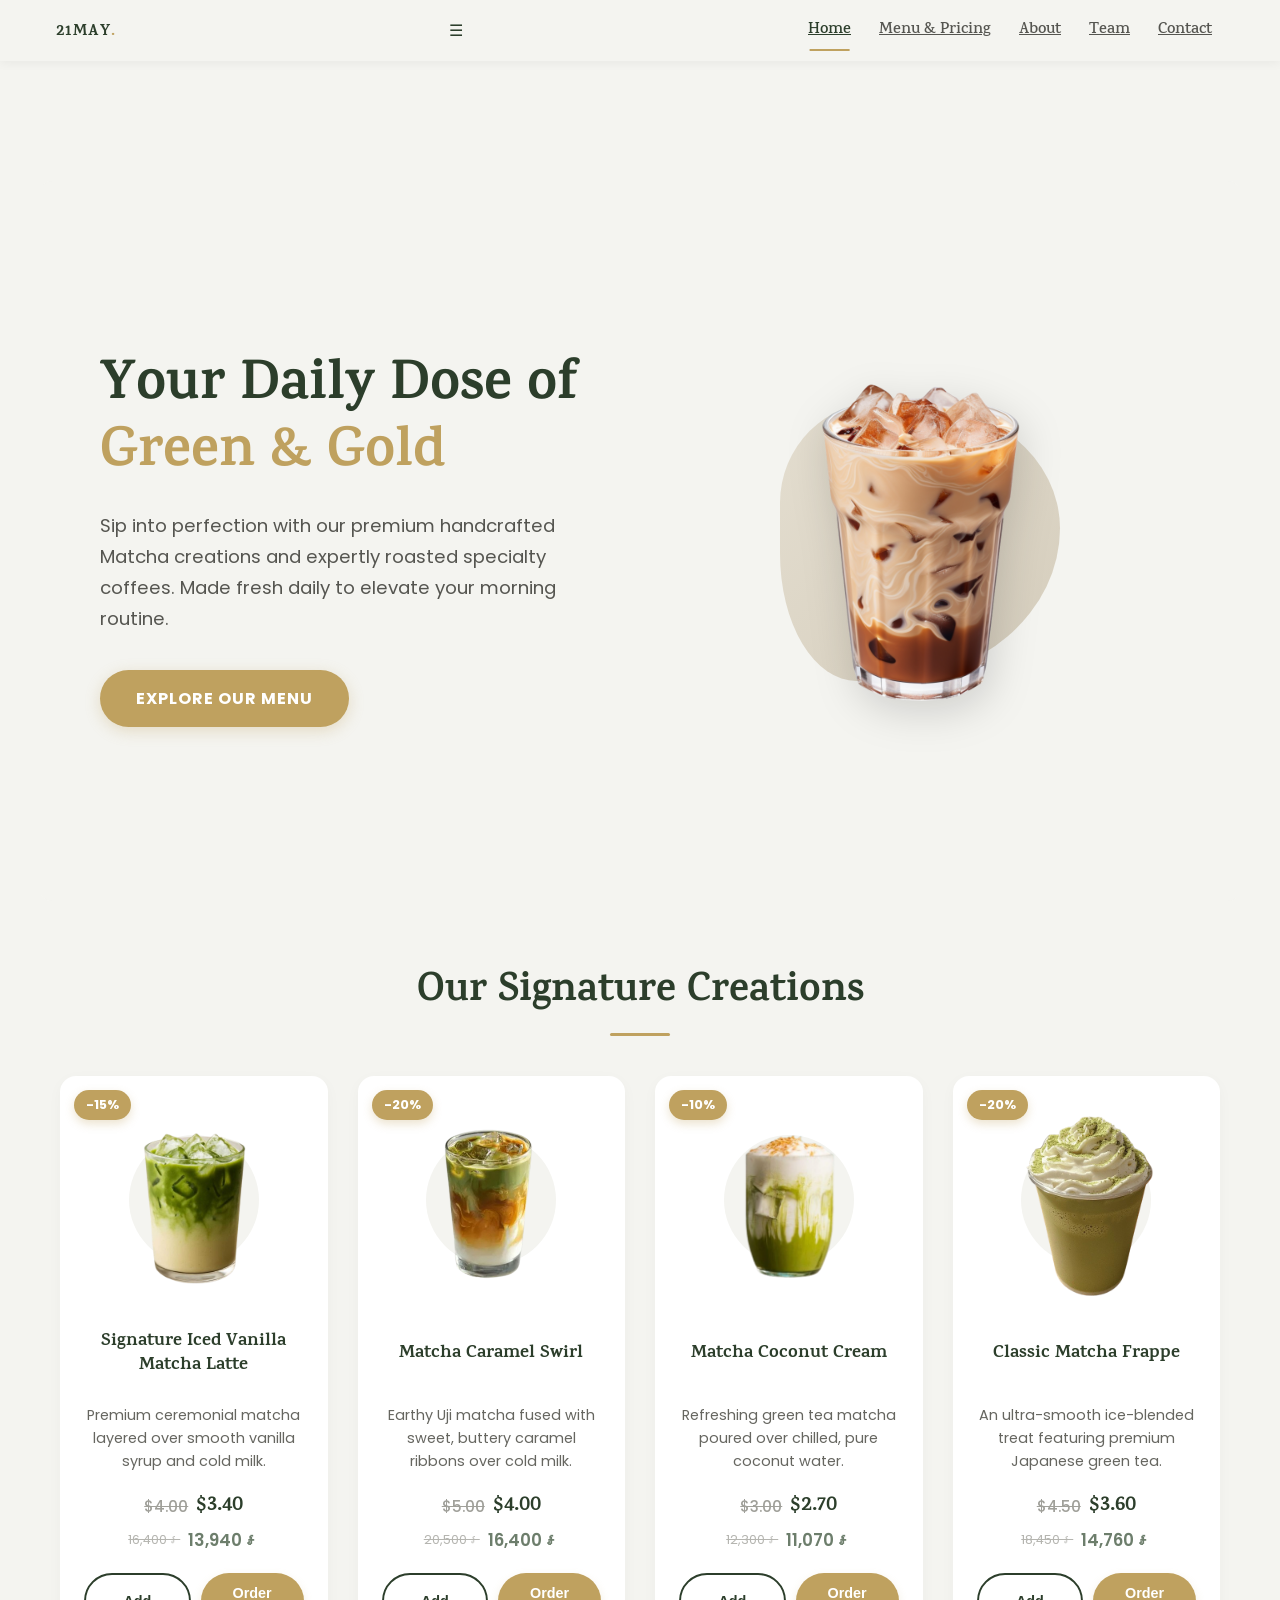
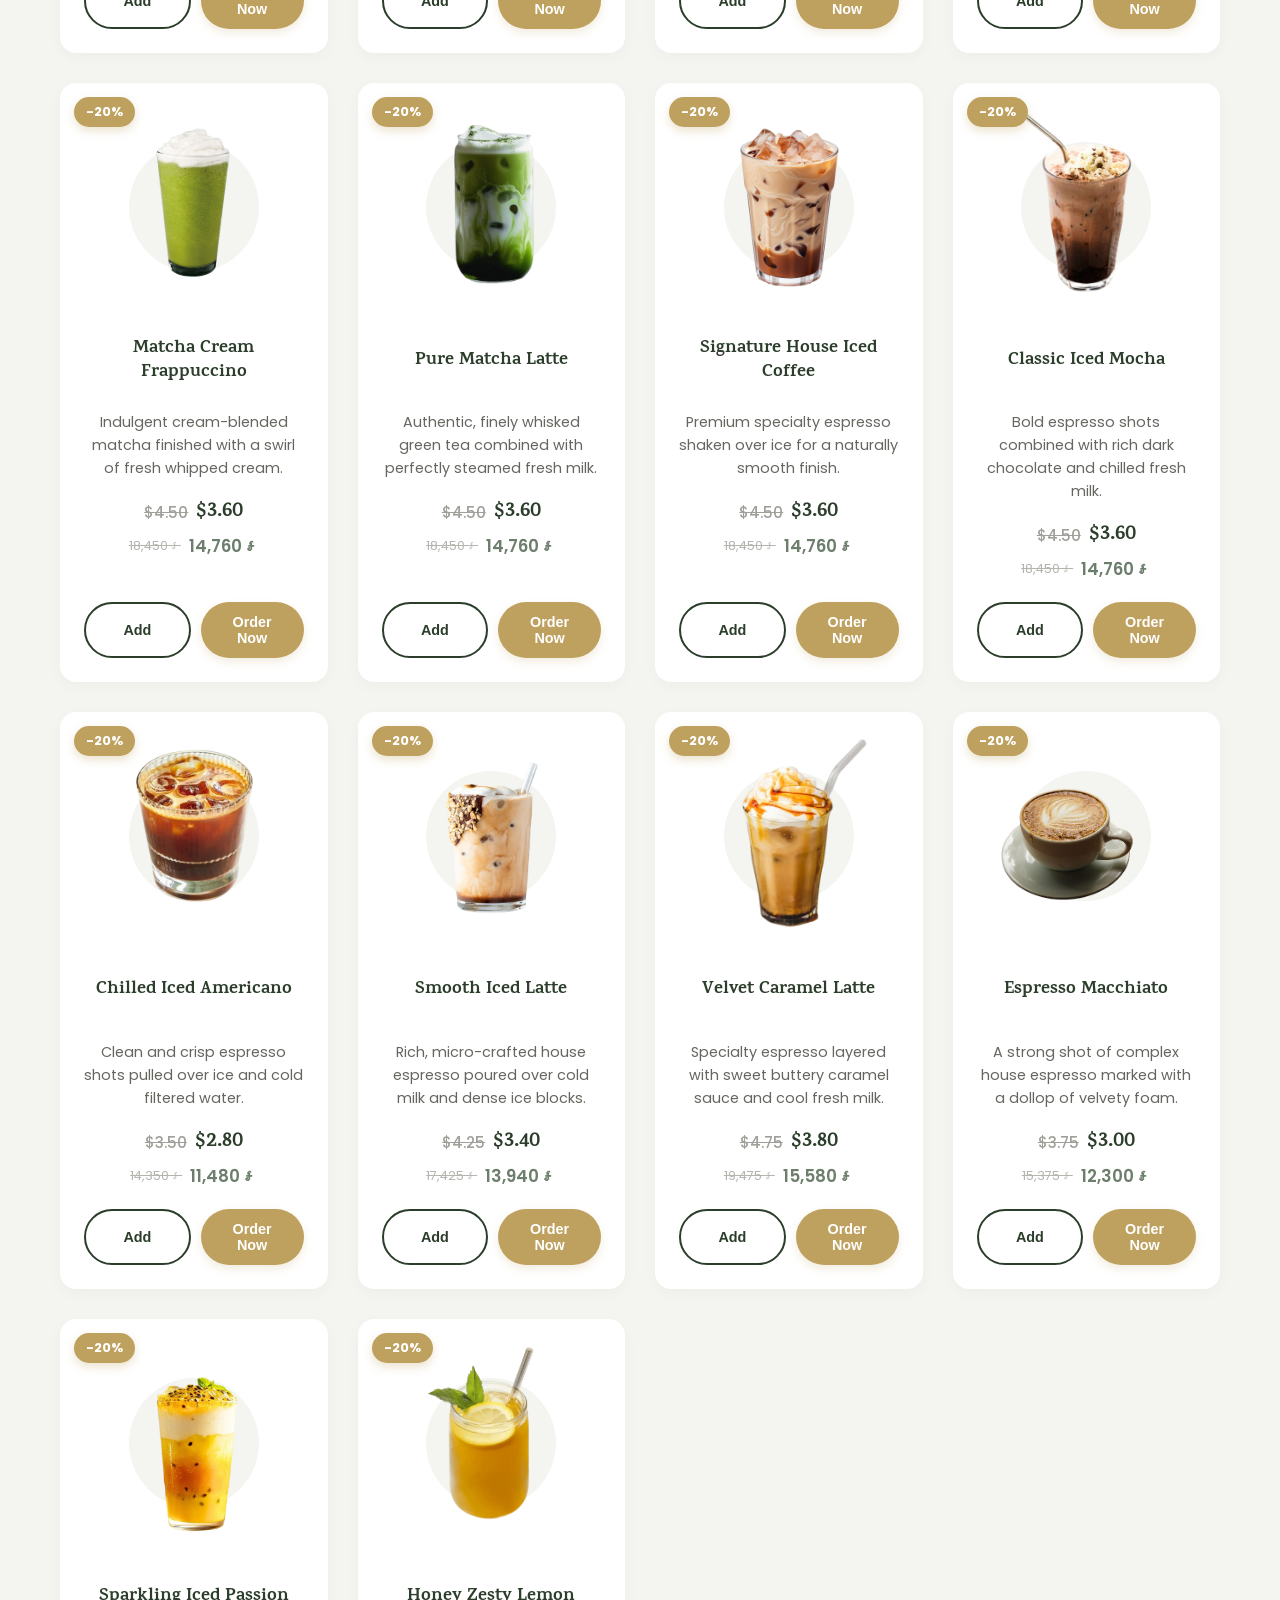
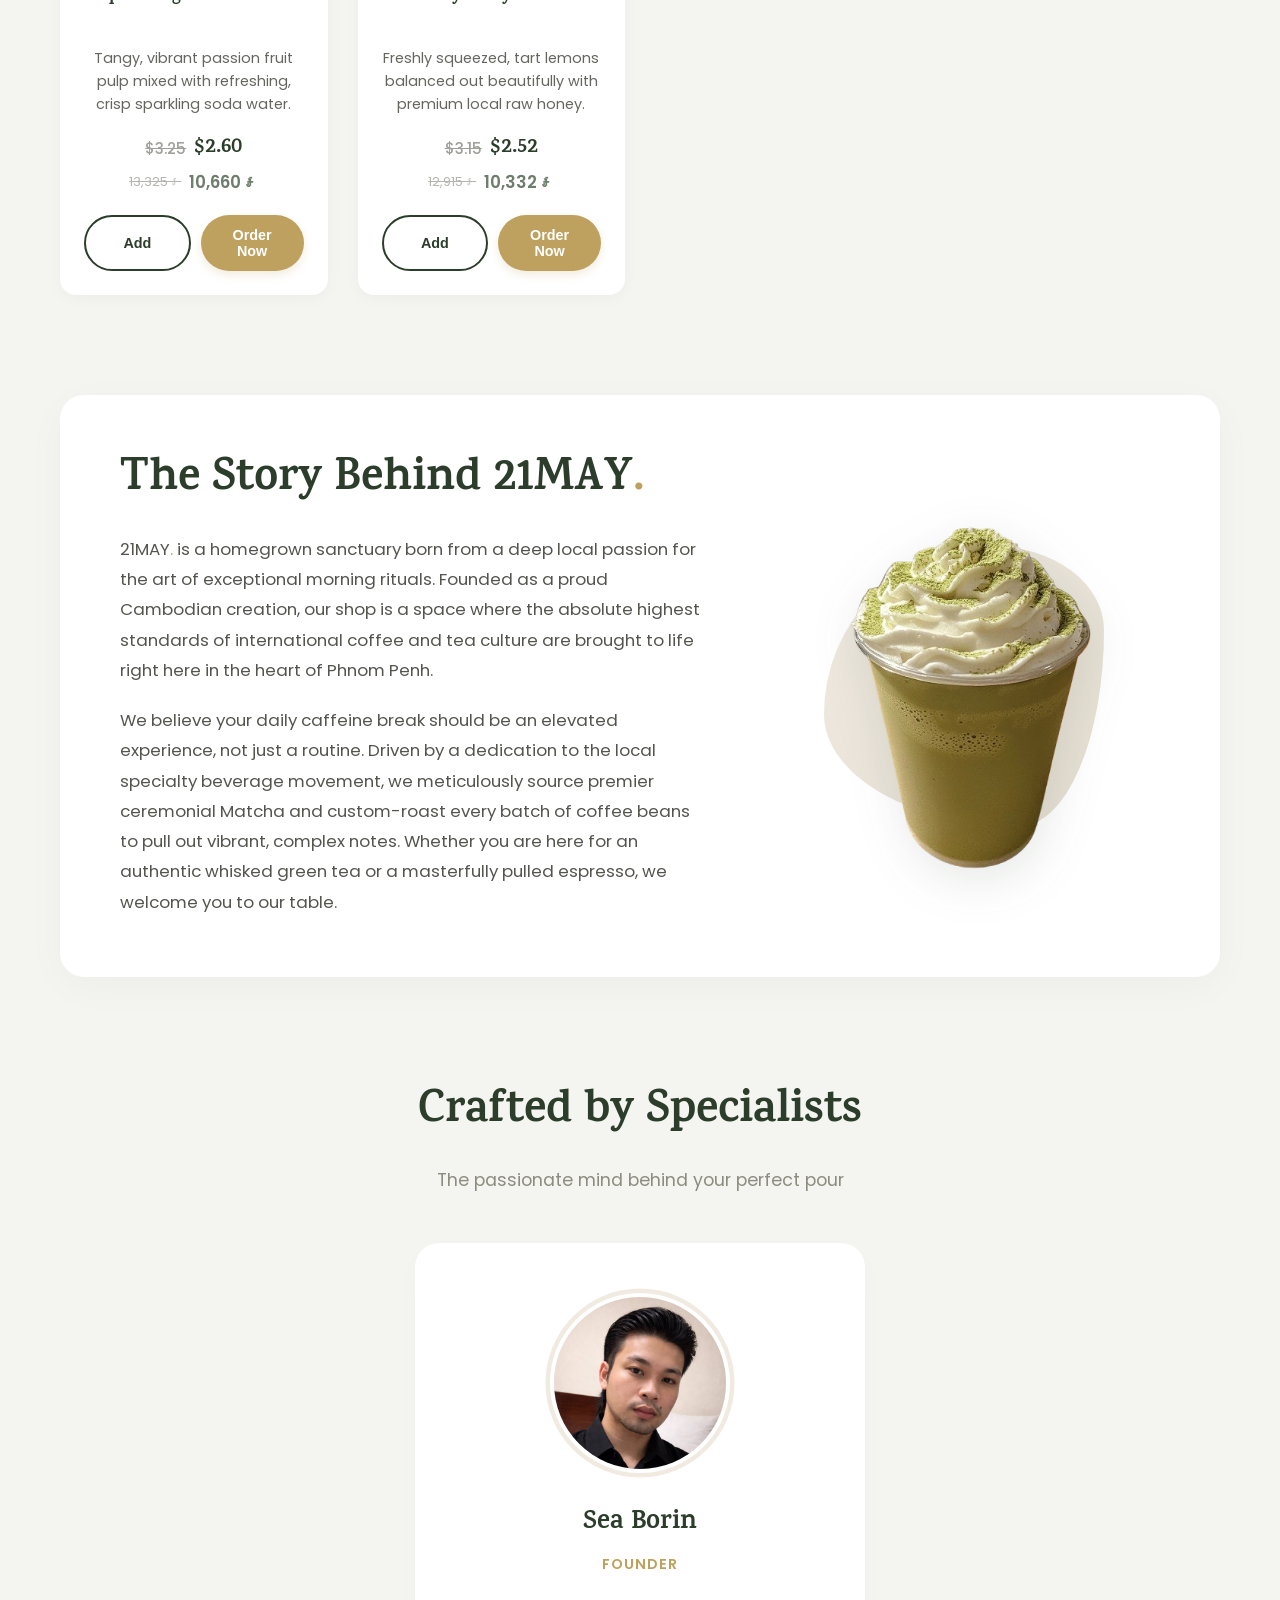
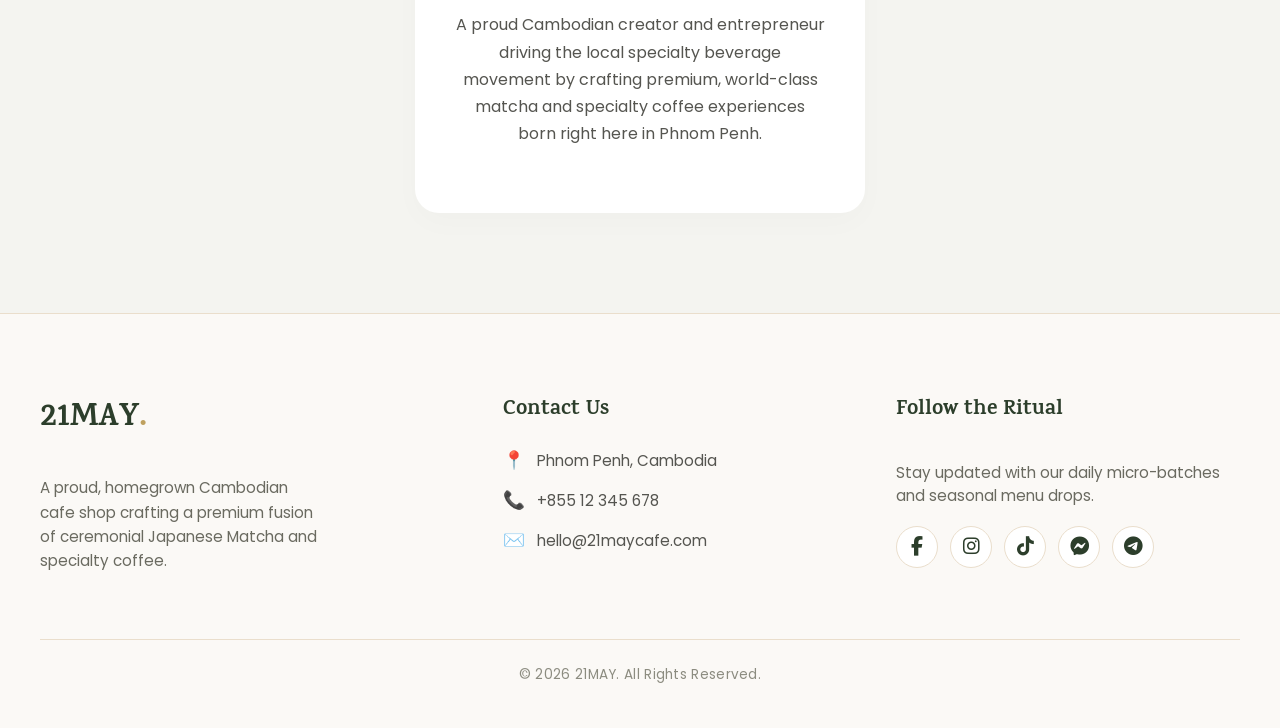
==== commit b5cb339e: "html-updated" ====
--- a/index.html
+++ b/index.html
@@ -4,6 +4,11 @@
     <title>21MAY. | Matcha & Specialty Coffee</title>
     <meta charset="UTF-8" />
     <meta name="viewport" content="width=device-width, initial-scale=1" />
+    <link
+      rel="icon"
+      type="image/x-icon"
+      href="./images/favicon/21MAY._Logo.png"
+    />
     <link
       rel="stylesheet"
       href="https://cdnjs.cloudflare.com/ajax/libs/font-awesome/6.4.2/css/all.min.css"
@@ -634,17 +639,21 @@
               The Story Behind 21MAY<span class="text-accent">.</span>
             </h2>
             <p class="about-description">
-              Born out of a deep passion for ritualistic mornings, 21MAY. is a
-              sanctuary where the vibrant world of Japanese ceremonial Matcha
-              meets the rich heritage of specialty coffee roasting. We believe
-              your daily caffeine break shouldn't just be routine—it should be
-              an experience.
+              21MAY<span class="text-accent">.</span> is a homegrown sanctuary
+              born from a deep local passion for the art of exceptional morning
+              rituals. Founded as a proud Cambodian creation, our shop is a
+              space where the absolute highest standards of international coffee
+              and tea culture are brought to life right here in the heart of
+              Phnom Penh.
             </p>
             <p class="about-description">
-              Every leaf is sourced meticulously, and every single batch of
-              beans is custom roasted to pull out sweet, golden complex notes.
-              Whether you're here for an emerald whisk or a golden espresso
-              pour, we welcome you to our table.
+              We believe your daily caffeine break should be an elevated
+              experience, not just a routine. Driven by a dedication to the
+              local specialty beverage movement, we meticulously source premier
+              ceremonial Matcha and custom-roast every batch of coffee beans to
+              pull out vibrant, complex notes. Whether you are here for an
+              authentic whisked green tea or a masterfully pulled espresso, we
+              welcome you to our table.
             </p>
           </div>
 
@@ -680,11 +689,12 @@
                 />
               </div>
               <h4 class="team-member-name">Sea Borin</h4>
-              <span class="team-member-role">Founder & Artisan Barista</span>
+              <span class="team-member-role">Founder</span>
               <p class="team-member-bio">
-                Sourcing premium ceremonial grade matcha directly from Uji,
-                Kyoto and handcrafting micro-batch specialty coffees to elevate
-                your daily routine.
+                A proud Cambodian creator and entrepreneur driving the local
+                specialty beverage movement by crafting premium, world-class
+                matcha and specialty coffee experiences born right here in Phnom
+                Penh.
               </p>
             </div>
           </div>
@@ -701,8 +711,8 @@
             >21MAY<span class="logo-dot">.</span></a
           >
           <p class="footer-tagline">
-            Where Japanese ceremonial Matcha meets the heritage of specialty
-            coffee crafting.
+            A proud, homegrown Cambodian cafe shop crafting a premium fusion of
+            ceremonial Japanese Matcha and specialty coffee.
           </p>
         </div>
 
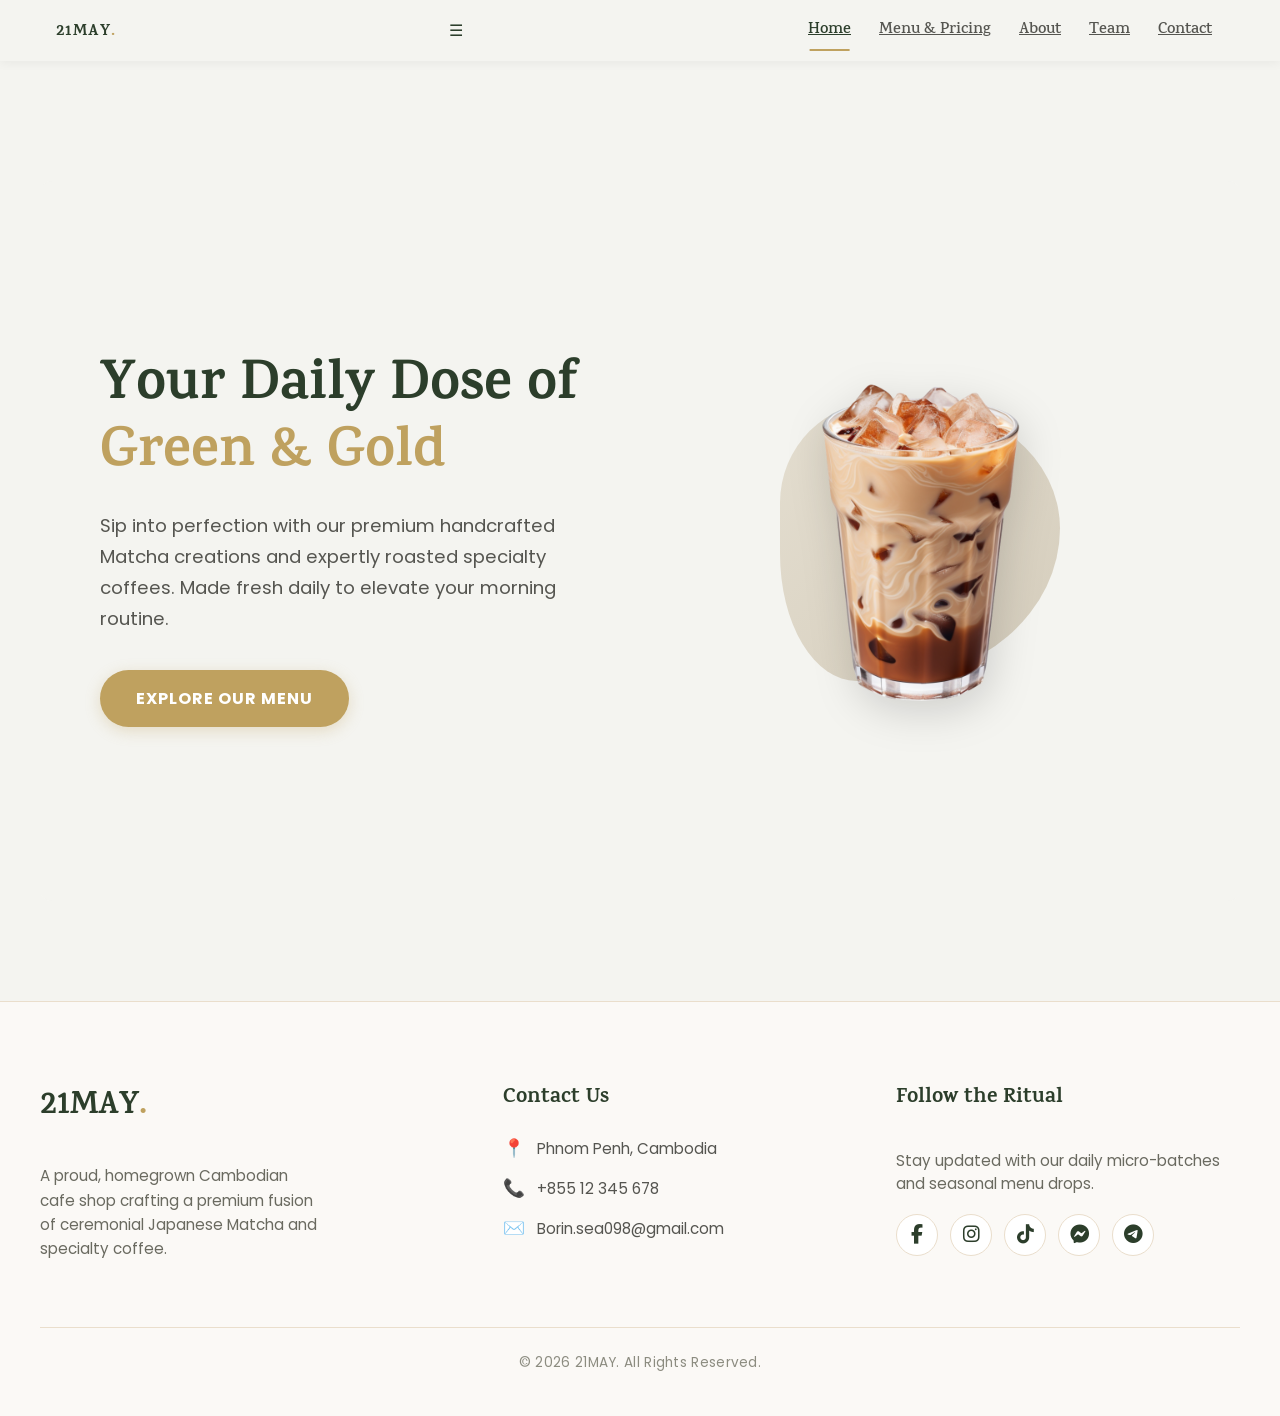
==== commit c0bf12b0: "updated" ====
--- a/index.html
+++ b/index.html
@@ -21,7 +21,6 @@
     <link rel="stylesheet" href="./css/style.css" />
   </head>
   <body class="creamy">
-    <!-- ================= SIDEBAR (Mobile Menu) ================= -->
     <nav
       class="w3-sidebar w3-bar-block w3-card w3-top w3-xlarge w3-animate-left w3-hide-medium w3-hide-large custom-sidebar"
       id="mySidebar"
@@ -34,48 +33,45 @@
         Close &times;
       </a>
       <a
-        href="#home"
+        href="index.html"
         onclick="w3_close()"
         class="w3-bar-item w3-button sidebar-link"
         >Home</a
       >
       <a
-        href="#menu-pricing"
+        href="menuPricing.html"
         onclick="w3_close()"
         class="w3-bar-item w3-button sidebar-link"
         >Menu & Pricing</a
       >
       <a
-        href="#about"
+        href="about.html"
         onclick="w3_close()"
         class="w3-bar-item w3-button sidebar-link"
         >About</a
       >
       <a
-        href="#team"
+        href="team.html"
         onclick="w3_close()"
         class="w3-bar-item w3-button sidebar-link"
         >Team</a
       >
       <a
-        href="#contact"
+        href="contact.html"
         onclick="w3_close()"
         class="w3-bar-item w3-button sidebar-link"
         >Contact</a
       >
     </nav>
 
-    <!-- ================= TOP NAVIGATION MENU ================= -->
     <div class="w3-top main-navbar">
       <div class="w3-xlarge navbar-container">
-        <!-- Logo / Cafe Name -->
         <div class="logo-wrapper">
-          <a href="#home" class="logo-text"
+          <a href="index.html" class="logo-text"
             >21MAY<span class="logo-dot">.</span></a
           >
         </div>
 
-        <!-- Mobile Burger Menu Button -->
         <div
           class="w3-button w3-hide-medium w3-hide-large nav-mobile-toggle"
           onclick="w3_open()"
@@ -83,30 +79,29 @@
           ☰
         </div>
 
-        <!-- Desktop Navigation Links -->
         <div class="w3-hide-small nav-links-container">
           <a
-            href="#home"
+            href="index.html"
             class="w3-bar-item w3-button w3-medium custom-nav-link active-nav"
             >Home</a
           >
           <a
-            href="#menu-pricing"
+            href="menuPricing.html"
             class="w3-bar-item w3-button w3-medium custom-nav-link"
             >Menu & Pricing</a
           >
           <a
-            href="#about"
+            href="about.html"
             class="w3-bar-item w3-button w3-medium custom-nav-link"
             >About</a
           >
           <a
-            href="#team"
+            href="team.html"
             class="w3-bar-item w3-button w3-medium custom-nav-link"
             >Team</a
           >
           <a
-            href="#contact"
+            href="contact.html"
             class="w3-bar-item w3-button w3-medium custom-nav-link"
             >Contact</a
           >
@@ -114,10 +109,8 @@
       </div>
     </div>
 
-    <!-- !PAGE CONTENT! -->
     <main>
-      <!-- Hero Section Wrapper -->
-      <div id="home" class="hero-wrapper">
+      <div class="hero-wrapper">
         <section class="hero">
           <div class="hero-left">
             <h1 class="hero-title">
@@ -130,7 +123,7 @@
               and expertly roasted specialty coffees. Made fresh daily to
               elevate your morning routine.
             </p>
-            <a href="#menu-pricing" class="hero-button">Explore Our Menu</a>
+            <a href="menuPricing.html" class="hero-button">Explore Our Menu</a>
           </div>
           <div class="hero-right">
             <div class="img-container">
@@ -143,571 +136,12 @@
           </div>
         </section>
       </div>
-
-      <!-- Menu Products Section -->
-      <section id="menu-pricing" class="menu-section">
-        <div class="menu-container">
-          <h2 class="menu-title">Our Signature Creations</h2>
-
-          <div class="menu-grid">
-            <!-- Item 1: Signature Iced Vanilla Matcha Latte -->
-            <div class="menu-item">
-              <div class="menu-img-container">
-                <span class="menu-discount-badge">-15%</span>
-                <div class="menu-img-backdrop"></div>
-                <img
-                  src="./images/matcha/bgRemove/Iced-Vanilla-Matcha-Latte-removebg-preview.png"
-                  alt="Signature Iced Vanilla Matcha Latte"
-                  class="menu-item-img"
-                />
-              </div>
-              <div class="menu-title-group">
-                <h5 class="menu-item-title">
-                  Signature Iced Vanilla Matcha Latte
-                </h5>
-              </div>
-              <p class="menu-item-description">
-                Premium ceremonial matcha layered over smooth vanilla syrup and
-                cold milk.
-              </p>
-              <div class="menu-price-container">
-                <div class="price-row us-price">
-                  <span class="old-price">$4.00</span>
-                  <span class="current-price">$3.40</span>
-                </div>
-                <div class="price-row kh-price">
-                  <span class="old-price-kh">16,400៛</span>
-                  <span class="current-price-kh">13,940៛</span>
-                </div>
-              </div>
-              <div class="menu-item-buttons">
-                <button class="btn-add">Add</button>
-                <button class="btn-order">Order Now</button>
-              </div>
-            </div>
-
-            <!-- Item 2: Matcha Caramel Swirl -->
-            <div class="menu-item">
-              <div class="menu-img-container">
-                <span class="menu-discount-badge">-20%</span>
-                <div class="menu-img-backdrop"></div>
-                <img
-                  src="./images/matcha/bgRemove/Matcha-Caramel-2-removebg-preview.png"
-                  alt="Matcha Caramel"
-                  class="menu-item-img"
-                />
-              </div>
-              <div class="menu-title-group">
-                <h5 class="menu-item-title">Matcha Caramel Swirl</h5>
-              </div>
-              <p class="menu-item-description">
-                Earthy Uji matcha fused with sweet, buttery caramel ribbons over
-                cold milk.
-              </p>
-              <div class="menu-price-container">
-                <div class="price-row us-price">
-                  <span class="old-price">$5.00</span>
-                  <span class="current-price">$4.00</span>
-                </div>
-                <div class="price-row kh-price">
-                  <span class="old-price-kh">20,500៛</span>
-                  <span class="current-price-kh">16,400៛</span>
-                </div>
-              </div>
-              <div class="menu-item-buttons">
-                <button class="btn-add">Add</button>
-                <button class="btn-order">Order Now</button>
-              </div>
-            </div>
-
-            <!-- Item 3: Matcha Coconut Cream -->
-            <div class="menu-item">
-              <div class="menu-img-container">
-                <span class="menu-discount-badge">-10%</span>
-                <div class="menu-img-backdrop"></div>
-                <img
-                  src="./images/matcha/bgRemove/Matcha-Coconut-Cream-removebg-preview.png"
-                  alt="Matcha Coconut Cream"
-                  class="menu-item-img"
-                />
-              </div>
-              <div class="menu-title-group">
-                <h5 class="menu-item-title">Matcha Coconut Cream</h5>
-              </div>
-              <p class="menu-item-description">
-                Refreshing green tea matcha poured over chilled, pure coconut
-                water.
-              </p>
-              <div class="menu-price-container">
-                <div class="price-row us-price">
-                  <span class="old-price">$3.00</span>
-                  <span class="current-price">$2.70</span>
-                </div>
-                <div class="price-row kh-price">
-                  <span class="old-price-kh">12,300៛</span>
-                  <span class="current-price-kh">11,070៛</span>
-                </div>
-              </div>
-              <div class="menu-item-buttons">
-                <button class="btn-add">Add</button>
-                <button class="btn-order">Order Now</button>
-              </div>
-            </div>
-
-            <!-- Item 4: Classic Matcha Frappe -->
-            <div class="menu-item">
-              <div class="menu-img-container">
-                <span class="menu-discount-badge">-20%</span>
-                <div class="menu-img-backdrop"></div>
-                <img
-                  src="./images/matcha/bgRemove/Matcha-Frappe-removebg-preview.png"
-                  alt="Classic Matcha Frappe"
-                  class="menu-item-img"
-                />
-              </div>
-              <div class="menu-title-group">
-                <h5 class="menu-item-title">Classic Matcha Frappe</h5>
-              </div>
-              <p class="menu-item-description">
-                An ultra-smooth ice-blended treat featuring premium Japanese
-                green tea.
-              </p>
-              <div class="menu-price-container">
-                <div class="price-row us-price">
-                  <span class="old-price">$4.50</span>
-                  <span class="current-price">$3.60</span>
-                </div>
-                <div class="price-row kh-price">
-                  <span class="old-price-kh">18,450៛</span>
-                  <span class="current-price-kh">14,760៛</span>
-                </div>
-              </div>
-              <div class="menu-item-buttons">
-                <button class="btn-add">Add</button>
-                <button class="btn-order">Order Now</button>
-              </div>
-            </div>
-
-            <!-- Item 5: Matcha Cream Frappuccino -->
-            <div class="menu-item">
-              <div class="menu-img-container">
-                <span class="menu-discount-badge">-20%</span>
-                <div class="menu-img-backdrop"></div>
-                <img
-                  src="./images/matcha/bgRemove/Matcha-Cream-Frappuccino-removebg-preview.png"
-                  alt="Matcha Cream Frappuccino"
-                  class="menu-item-img"
-                />
-              </div>
-              <div class="menu-title-group">
-                <h5 class="menu-item-title">Matcha Cream Frappuccino</h5>
-              </div>
-              <p class="menu-item-description">
-                Indulgent cream-blended matcha finished with a swirl of fresh
-                whipped cream.
-              </p>
-              <div class="menu-price-container">
-                <div class="price-row us-price">
-                  <span class="old-price">$4.50</span>
-                  <span class="current-price">$3.60</span>
-                </div>
-                <div class="price-row kh-price">
-                  <span class="old-price-kh">18,450៛</span>
-                  <span class="current-price-kh">14,760៛</span>
-                </div>
-              </div>
-              <div class="menu-item-buttons">
-                <button class="btn-add">Add</button>
-                <button class="btn-order">Order Now</button>
-              </div>
-            </div>
-
-            <!-- Item 6: Pure Matcha Latte -->
-            <div class="menu-item">
-              <div class="menu-img-container">
-                <span class="menu-discount-badge">-20%</span>
-                <div class="menu-img-backdrop"></div>
-                <img
-                  src="./images/matcha/bgRemove/Matcha-Latte-2-removebg-preview.png"
-                  alt="Matcha Latte"
-                  class="menu-item-img"
-                />
-              </div>
-              <div class="menu-title-group">
-                <h5 class="menu-item-title">Pure Matcha Latte</h5>
-              </div>
-              <p class="menu-item-description">
-                Authentic, finely whisked green tea combined with perfectly
-                steamed fresh milk.
-              </p>
-              <div class="menu-price-container">
-                <div class="price-row us-price">
-                  <span class="old-price">$4.50</span>
-                  <span class="current-price">$3.60</span>
-                </div>
-                <div class="price-row kh-price">
-                  <span class="old-price-kh">18,450៛</span>
-                  <span class="current-price-kh">14,760៛</span>
-                </div>
-              </div>
-              <div class="menu-item-buttons">
-                <button class="btn-add">Add</button>
-                <button class="btn-order">Order Now</button>
-              </div>
-            </div>
-
-            <!-- Item 7: Signature House Iced Coffee -->
-            <div class="menu-item">
-              <div class="menu-img-container">
-                <span class="menu-discount-badge">-20%</span>
-                <div class="menu-img-backdrop"></div>
-                <img
-                  src="./images/coffee/Iced-Coffee.png"
-                  alt="Signature House Iced Coffee"
-                  class="menu-item-img"
-                />
-              </div>
-              <div class="menu-title-group">
-                <h5 class="menu-item-title">Signature House Iced Coffee</h5>
-              </div>
-              <p class="menu-item-description">
-                Premium specialty espresso shaken over ice for a naturally
-                smooth finish.
-              </p>
-              <div class="menu-price-container">
-                <div class="price-row us-price">
-                  <span class="old-price">$4.50</span>
-                  <span class="current-price">$3.60</span>
-                </div>
-                <div class="price-row kh-price">
-                  <span class="old-price-kh">18,450៛</span>
-                  <span class="current-price-kh">14,760៛</span>
-                </div>
-              </div>
-              <div class="menu-item-buttons">
-                <button class="btn-add">Add</button>
-                <button class="btn-order">Order Now</button>
-              </div>
-            </div>
-
-            <!-- Item 8: Classic Iced Mocha -->
-            <div class="menu-item">
-              <div class="menu-img-container">
-                <span class="menu-discount-badge">-20%</span>
-                <div class="menu-img-backdrop"></div>
-                <img
-                  src="./images/coffee/bgRemove/Iced-Mocha-removebg-preview.png"
-                  alt="Classic Iced Mocha"
-                  class="menu-item-img"
-                />
-              </div>
-              <div class="menu-title-group">
-                <h5 class="menu-item-title">Classic Iced Mocha</h5>
-              </div>
-              <p class="menu-item-description">
-                Bold espresso shots combined with rich dark chocolate and
-                chilled fresh milk.
-              </p>
-              <div class="menu-price-container">
-                <div class="price-row us-price">
-                  <span class="old-price">$4.50</span>
-                  <span class="current-price">$3.60</span>
-                </div>
-                <div class="price-row kh-price">
-                  <span class="old-price-kh">18,450៛</span>
-                  <span class="current-price-kh">14,760៛</span>
-                </div>
-              </div>
-              <div class="menu-item-buttons">
-                <button class="btn-add">Add</button>
-                <button class="btn-order">Order Now</button>
-              </div>
-            </div>
-
-            <!-- Item 9: Chilled Iced Americano -->
-            <div class="menu-item">
-              <div class="menu-img-container">
-                <span class="menu-discount-badge">-20%</span>
-                <div class="menu-img-backdrop"></div>
-                <img
-                  src="./images/coffee/bgRemove/Iced-Americano-removebg-preview.png"
-                  alt="Chilled Iced Americano"
-                  class="menu-item-img"
-                />
-              </div>
-              <div class="menu-title-group">
-                <h5 class="menu-item-title">Chilled Iced Americano</h5>
-              </div>
-              <p class="menu-item-description">
-                Clean and crisp espresso shots pulled over ice and cold filtered
-                water.
-              </p>
-              <div class="menu-price-container">
-                <div class="price-row us-price">
-                  <span class="old-price">$3.50</span>
-                  <span class="current-price">$2.80</span>
-                </div>
-                <div class="price-row kh-price">
-                  <span class="old-price-kh">14,350៛</span>
-                  <span class="current-price-kh">11,480៛</span>
-                </div>
-              </div>
-              <div class="menu-item-buttons">
-                <button class="btn-add">Add</button>
-                <button class="btn-order">Order Now</button>
-              </div>
-            </div>
-
-            <!-- Item 10: Smooth Iced Latte -->
-            <div class="menu-item">
-              <div class="menu-img-container">
-                <span class="menu-discount-badge">-20%</span>
-                <div class="menu-img-backdrop"></div>
-                <img
-                  src="./images/coffee/bgRemove/Iced-Latte-removebg-preview.png"
-                  alt="Smooth Iced Latte"
-                  class="menu-item-img"
-                />
-              </div>
-              <div class="menu-title-group">
-                <h5 class="menu-item-title">Smooth Iced Latte</h5>
-              </div>
-              <p class="menu-item-description">
-                Rich, micro-crafted house espresso poured over cold milk and
-                dense ice blocks.
-              </p>
-              <div class="menu-price-container">
-                <div class="price-row us-price">
-                  <span class="old-price">$4.25</span>
-                  <span class="current-price">$3.40</span>
-                </div>
-                <div class="price-row kh-price">
-                  <span class="old-price-kh">17,425៛</span>
-                  <span class="current-price-kh">13,940៛</span>
-                </div>
-              </div>
-              <div class="menu-item-buttons">
-                <button class="btn-add">Add</button>
-                <button class="btn-order">Order Now</button>
-              </div>
-            </div>
-
-            <!-- Item 11: Velvet Sweet Caramel Latte -->
-            <div class="menu-item">
-              <div class="menu-img-container">
-                <span class="menu-discount-badge">-20%</span>
-                <div class="menu-img-backdrop"></div>
-                <img
-                  src="./images/coffee/bgRemove/Iced-Caramel-Latte-removebg-preview.png"
-                  alt="Velvet Sweet Caramel Latte"
-                  class="menu-item-img"
-                />
-              </div>
-              <div class="menu-title-group">
-                <h5 class="menu-item-title">Velvet Caramel Latte</h5>
-              </div>
-              <p class="menu-item-description">
-                Specialty espresso layered with sweet buttery caramel sauce and
-                cool fresh milk.
-              </p>
-              <div class="menu-price-container">
-                <div class="price-row us-price">
-                  <span class="old-price">$4.75</span>
-                  <span class="current-price">$3.80</span>
-                </div>
-                <div class="price-row kh-price">
-                  <span class="old-price-kh">19,475៛</span>
-                  <span class="current-price-kh">15,580៛</span>
-                </div>
-              </div>
-              <div class="menu-item-buttons">
-                <button class="btn-add">Add</button>
-                <button class="btn-order">Order Now</button>
-              </div>
-            </div>
-
-            <!-- Item 12: Espresso Macchiato Latte -->
-            <div class="menu-item">
-              <div class="menu-img-container">
-                <span class="menu-discount-badge">-20%</span>
-                <div class="menu-img-backdrop"></div>
-                <img
-                  src="./images/coffee/bgRemove/Espresso-Macchiato-Latte-removebg-preview.png"
-                  alt="Espresso Macchiato Latte"
-                  class="menu-item-img"
-                />
-              </div>
-              <div class="menu-title-group">
-                <h5 class="menu-item-title">Espresso Macchiato</h5>
-              </div>
-              <p class="menu-item-description">
-                A strong shot of complex house espresso marked with a dollop of
-                velvety foam.
-              </p>
-              <div class="menu-price-container">
-                <div class="price-row us-price">
-                  <span class="old-price">$3.75</span>
-                  <span class="current-price">$3.00</span>
-                </div>
-                <div class="price-row kh-price">
-                  <span class="old-price-kh">15,375៛</span>
-                  <span class="current-price-kh">12,300៛</span>
-                </div>
-              </div>
-              <div class="menu-item-buttons">
-                <button class="btn-add">Add</button>
-                <button class="btn-order">Order Now</button>
-              </div>
-            </div>
-
-            <!-- Item 13: Sparkling Iced Passion Fruit -->
-            <div class="menu-item">
-              <div class="menu-img-container">
-                <span class="menu-discount-badge">-20%</span>
-                <div class="menu-img-backdrop"></div>
-                <img
-                  src="./images/lemon/bgRemove/Iced-Passion-removebg-preview.png"
-                  alt="Sparkling Iced Passion Fruit"
-                  class="menu-item-img"
-                />
-              </div>
-              <div class="menu-title-group">
-                <h5 class="menu-item-title">Sparkling Iced Passion</h5>
-              </div>
-              <p class="menu-item-description">
-                Tangy, vibrant passion fruit pulp mixed with refreshing, crisp
-                sparkling soda water.
-              </p>
-              <div class="menu-price-container">
-                <div class="price-row us-price">
-                  <span class="old-price">$3.25</span>
-                  <span class="current-price">$2.60</span>
-                </div>
-                <div class="price-row kh-price">
-                  <span class="old-price-kh">13,325៛</span>
-                  <span class="current-price-kh">10,660៛</span>
-                </div>
-              </div>
-              <div class="menu-item-buttons">
-                <button class="btn-add">Add</button>
-                <button class="btn-order">Order Now</button>
-              </div>
-            </div>
-
-            <!-- Item 14: Honey Zesty Lemon Juice -->
-            <div class="menu-item">
-              <div class="menu-img-container">
-                <span class="menu-discount-badge">-20%</span>
-                <div class="menu-img-backdrop"></div>
-                <img
-                  src="./images/lemon/bgRemove/Lemon-Juice-removebg-preview.png"
-                  alt="Honey Zesty Lemon Juice"
-                  class="menu-item-img"
-                />
-              </div>
-              <div class="menu-title-group">
-                <h5 class="menu-item-title">Honey Zesty Lemon</h5>
-              </div>
-              <p class="menu-item-description">
-                Freshly squeezed, tart lemons balanced out beautifully with
-                premium local raw honey.
-              </p>
-              <div class="menu-price-container">
-                <div class="price-row us-price">
-                  <span class="old-price">$3.15</span>
-                  <span class="current-price">$2.52</span>
-                </div>
-                <div class="price-row kh-price">
-                  <span class="old-price-kh">12,915៛</span>
-                  <span class="current-price-kh">10,332៛</span>
-                </div>
-              </div>
-              <div class="menu-item-buttons">
-                <button class="btn-add">Add</button>
-                <button class="btn-order">Order Now</button>
-              </div>
-            </div>
-          </div>
-        </div>
-      </section>
-
-      <!-- ================= ABOUT SECTION ================= -->
-      <section id="about" class="about-section">
-        <div class="about-container">
-          <div class="about-content">
-            <h2 class="about-title">
-              The Story Behind 21MAY<span class="text-accent">.</span>
-            </h2>
-            <p class="about-description">
-              21MAY<span class="text-accent">.</span> is a homegrown sanctuary
-              born from a deep local passion for the art of exceptional morning
-              rituals. Founded as a proud Cambodian creation, our shop is a
-              space where the absolute highest standards of international coffee
-              and tea culture are brought to life right here in the heart of
-              Phnom Penh.
-            </p>
-            <p class="about-description">
-              We believe your daily caffeine break should be an elevated
-              experience, not just a routine. Driven by a dedication to the
-              local specialty beverage movement, we meticulously source premier
-              ceremonial Matcha and custom-roast every batch of coffee beans to
-              pull out vibrant, complex notes. Whether you are here for an
-              authentic whisked green tea or a masterfully pulled espresso, we
-              welcome you to our table.
-            </p>
-          </div>
-
-          <div class="about-image-wrapper">
-            <div class="about-img-container">
-              <div class="about-img-backdrop"></div>
-              <img
-                src="./images/matcha/bgRemove/Matcha-Frappe-removebg-preview.png"
-                alt="Signature Craft Strawberry Matcha Drink"
-                class="about-item-img"
-              />
-            </div>
-          </div>
-        </div>
-      </section>
-
-      <!-- ================= TEAM SECTION ================= -->
-      <section id="team" class="team-section">
-        <div class="team-container">
-          <h2 class="team-main-title">Crafted by Specialists</h2>
-          <p class="team-subtitle">
-            The passionate mind behind your perfect pour
-          </p>
-
-          <div class="team-single-layout">
-            <div class="team-card">
-              <div class="team-img-frame">
-                <div class="team-frame-decor"></div>
-                <img
-                  src="./images/team/myPhoto-3.jpg"
-                  alt="Sea Borin"
-                  class="team-member-img"
-                />
-              </div>
-              <h4 class="team-member-name">Sea Borin</h4>
-              <span class="team-member-role">Founder</span>
-              <p class="team-member-bio">
-                A proud Cambodian creator and entrepreneur driving the local
-                specialty beverage movement by crafting premium, world-class
-                matcha and specialty coffee experiences born right here in Phnom
-                Penh.
-              </p>
-            </div>
-          </div>
-        </div>
-      </section>
     </main>
 
-    <!-- ================= FOOTER & CONTACT SECTION ================= -->
-    <footer id="contact" class="site-footer">
+    <footer class="site-footer">
       <div class="footer-container">
-        <!-- Column 1: Brand Info -->
         <div class="footer-column brand-info">
-          <a href="#home" class="footer-logo"
+          <a href="index.html" class="footer-logo"
             >21MAY<span class="logo-dot">.</span></a
           >
           <p class="footer-tagline">
@@ -716,7 +150,6 @@
           </p>
         </div>
 
-        <!-- Column 2: Contact Details -->
         <div class="footer-column contact-details">
           <h4 class="footer-heading">Contact Us</h4>
           <ul class="footer-links-list">
@@ -732,41 +165,39 @@
             </li>
             <li>
               <span class="contact-icon">✉️</span>
-              <a href="mailto:hello@21maycafe.com" class="contact-link"
-                >hello@21maycafe.com</a
+              <a href="mailto:Borin.sea098@gmail.com" class="contact-link"
+                >Borin.sea098@gmail.com</a
               >
             </li>
           </ul>
         </div>
 
-        <!-- Column 3: Social Connections -->
         <div class="footer-column social-connect">
           <h4 class="footer-heading">Follow the Ritual</h4>
           <p class="social-description">
             Stay updated with our daily micro-batches and seasonal menu drops.
           </p>
           <div class="social-icons-grid">
-            <a href="#" class="social-btn" aria-label="Facebook">
-              <i class="fa-brands fa-facebook-f social-icon-img"></i>
-            </a>
-            <a href="#" class="social-btn" aria-label="Instagram">
-              <i class="fa-brands fa-instagram social-icon-img"></i>
-            </a>
-            <a href="#" class="social-btn" aria-label="TikTok">
-              <i class="fa-brands fa-tiktok social-icon-img"></i>
-            </a>
-            <a href="#" class="social-btn" aria-label="Messenger">
-              <i class="fa-brands fa-facebook-messenger social-icon-img"></i>
-            </a>
-            <a href="#" class="social-btn" aria-label="Telegram">
-              <i class="fa-brands fa-telegram social-icon-img"></i>
-            </a>
+            <a href="#" class="social-btn" aria-label="Facebook"
+              ><i class="fa-brands fa-facebook-f social-icon-img"></i
+            ></a>
+            <a href="#" class="social-btn" aria-label="Instagram"
+              ><i class="fa-brands fa-instagram social-icon-img"></i
+            ></a>
+            <a href="#" class="social-btn" aria-label="TikTok"
+              ><i class="fa-brands fa-tiktok social-icon-img"></i
+            ></a>
+            <a href="#" class="social-btn" aria-label="Messenger"
+              ><i class="fa-brands fa-facebook-messenger social-icon-img"></i
+            ></a>
+            <a href="#" class="social-btn" aria-label="Telegram"
+              ><i class="fa-brands fa-telegram social-icon-img"></i
+            ></a>
           </div>
         </div>
       </div>
 
       <hr class="footer-divider" />
-
       <div class="footer-bottom">
         <p class="copyright-text">&copy; 2026 21MAY. All Rights Reserved.</p>
       </div>
